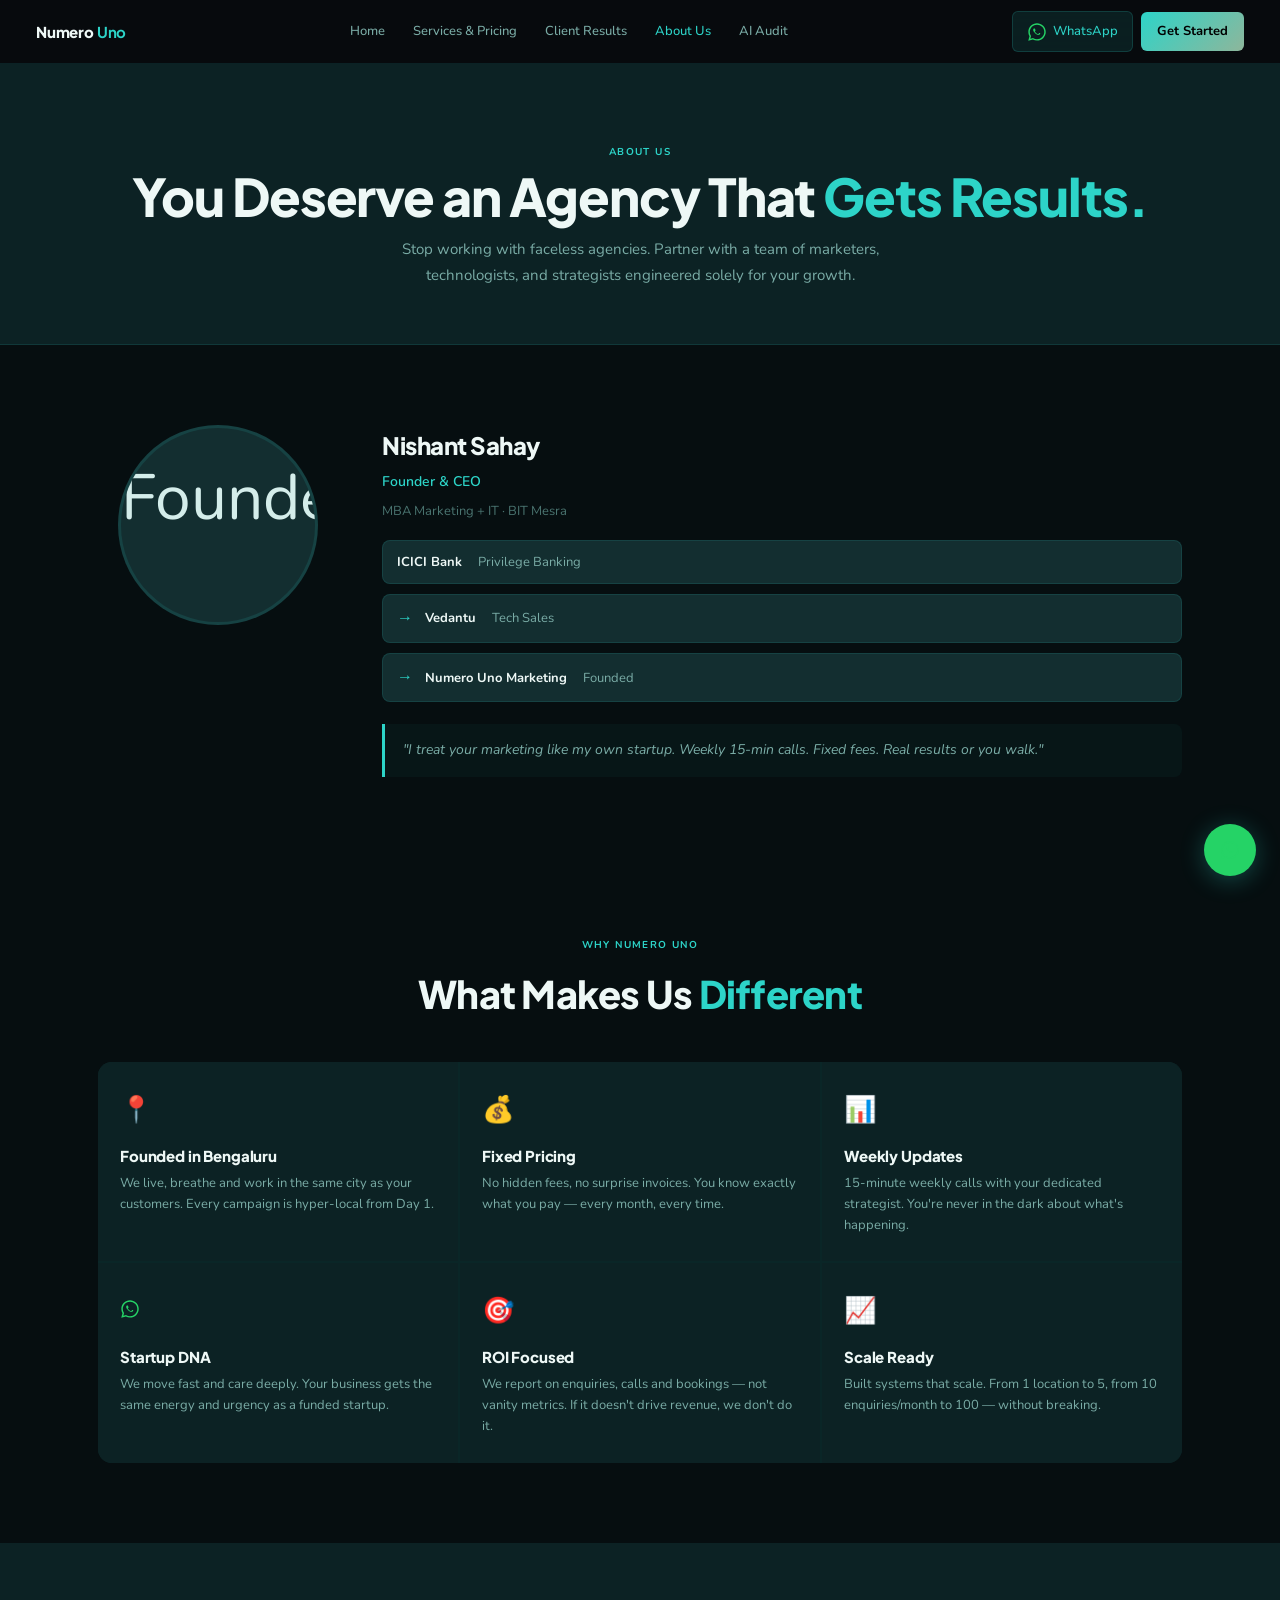
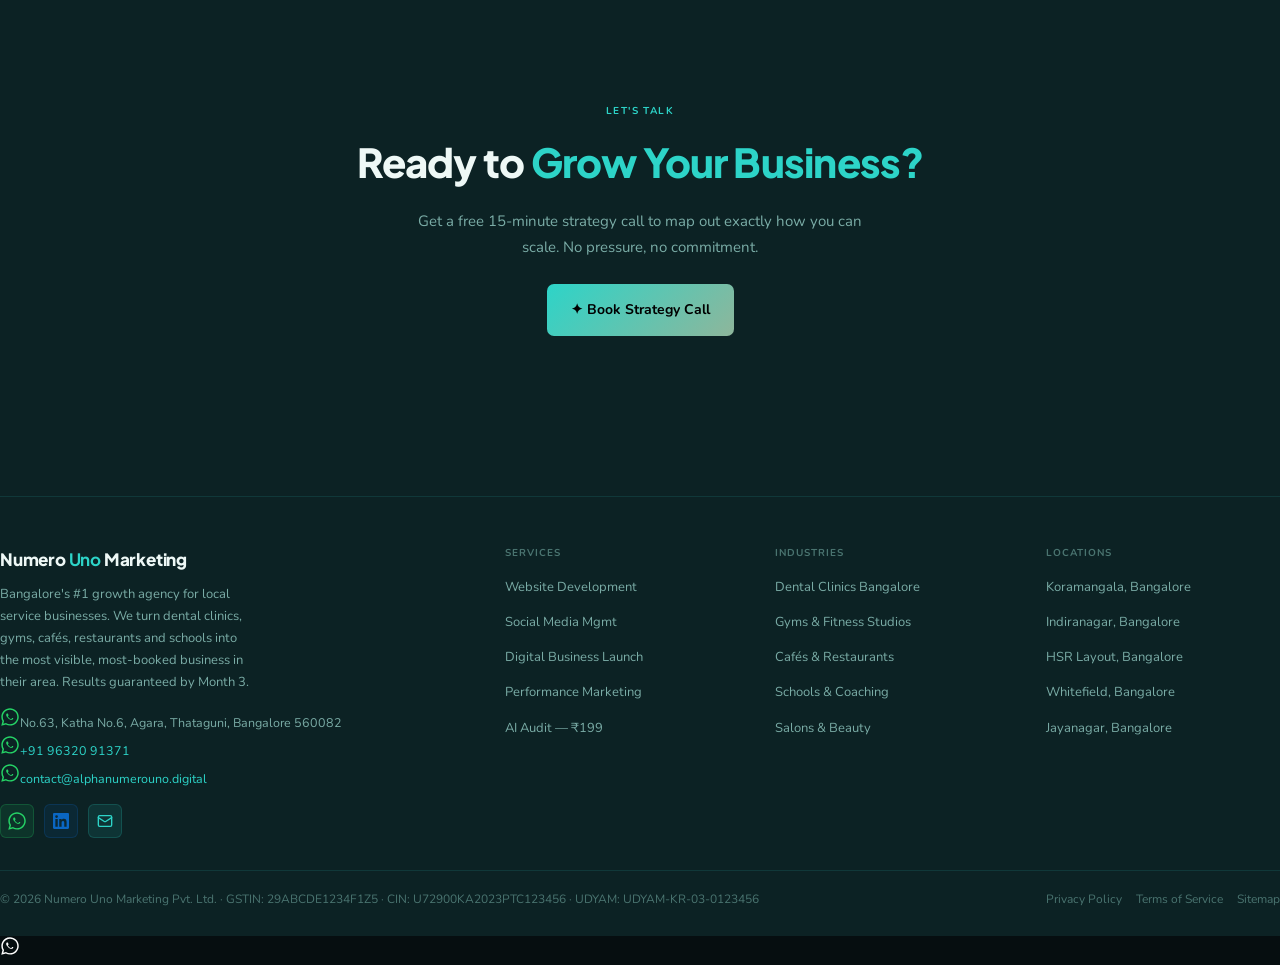
==== about.html @ 7f8284e3 "fix(about): updated book strategy call href to point to exact /contact route" ====
<!DOCTYPE html>
<html lang="en">
<head>
<meta charset="UTF-8">
<meta name="description" content="Numero Uno Marketing founded by Nishant Sahay (MBA, BIT Mesra) in 2022. Digital agency for Bangalore SMEs. 9 active clients across 4 verticals. Written results guarantee.">
<meta property="og:type" content="website">
<meta property="og:image" content="https://alphanumerouno.in/assets/og-cover.jpg">
<meta property="og:image:width" content="1200">
<meta property="og:image:height" content="630">
<meta property="og:site_name" content="Numero Uno Marketing">
<meta name="twitter:card" content="summary_large_image">
<meta name="twitter:image" content="https://alphanumerouno.in/assets/og-cover.jpg">
<meta name="twitter:site" content="@numerounoIN">
<meta property="og:title" content="About Nishant Sahay | Numero Uno Marketing Bangalore">
<meta property="og:description" content="Founded by Nishant Sahay (MBA, BIT Mesra). Bangalore's niche digital agency for dental clinics, gyms, cafés and schools. 9 clients. Written results guarantee.">
<meta property="og:url" content="https://alphanumerouno.in/about">
<meta name="twitter:title" content="About Nishant Sahay | Numero Uno Marketing Bangalore">
<meta name="twitter:description" content="Founded by Nishant Sahay (MBA, BIT Mesra). Bangalore's niche digital agency for dental clinics, gyms, cafés and schools. 9 clients. Written results guarantee.">
<link rel="canonical" href="https://alphanumerouno.in/about"><meta name="viewport" content="width=device-width,initial-scale=1.0">
<title>About Numero Uno Marketing | Nishant Sahay | Digital Marketing Agency Bangalore</title>






<meta name="theme-color" content="#060E10">
<link href="https://fonts.googleapis.com/css2?family=Plus+Jakarta+Sans:ital,wght@0,400;0,500;0,600;0,700;0,800;1,400&family=Nunito:ital,wght@0,400;0,500;0,600;0,700;0,800;1,400&display=swap" rel="stylesheet">
<style>
:root{--blk:#060E10;--wht:#EEF8F6;--lime:#2DD4C8;--lime2:#8EB69B;--yellow:#FFD600;--g1:#0C2224;--g2:#132E30;--mt:#4A7470;--bd:rgba(45,212,200,.12);--tx:#D4EDEA;--tx2:#7AACA6;--orange:#8EB69B;--fh:'Plus Jakarta Sans',sans-serif;--fb:'Nunito',sans-serif}
*{box-sizing:border-box;margin:0;padding:0}html{scroll-behavior:smooth}
body{font-family:var(--fb);background:var(--blk);color:var(--tx);overflow-x:hidden;-webkit-font-smoothing:antialiased;line-height:1.7}
nav{position:sticky;top:0;z-index:200;height:64px;display:flex;align-items:center;justify-content:space-between;padding:0 36px;background:rgba(8,10,14,.92);backdrop-filter:blur(20px);border-bottom:1px solid var(--bd)}
.logo{font-family:var(--fh);font-size:15px;font-weight:800;color:var(--wht);text-decoration:none;letter-spacing:-.012em}.logo b{color:var(--lime)}
.nm{display:flex;gap:28px}.nm a{font-size:13px;color:var(--tx2);text-decoration:none;font-weight:500;transition:color .15s}.nm a:hover,.nm a.on{color:var(--lime)}
.nr{display:flex;gap:8px;align-items:center}
.nwa{display:flex;align-items:center;gap:6px;background:rgba(45,212,200,.10);border:1px solid rgba(45,212,200,.18);color:#2DD4C8;padding:8px 14px;border-radius:6px;font-size:13px;font-weight:500;text-decoration:none}
.nau{background:linear-gradient(135deg,#2DD4C8,#8EB69B);color:#000;padding:8px 16px;border-radius:6px;font-size:13px;font-weight:700;text-decoration:none}
.ham{display:none;flex-direction:column;gap:4px;cursor:pointer;padding:6px;background:none;border:none}
.ham span{width:18px;height:1.5px;background:var(--tx);display:block;border-radius:2px}
.mm{display:none;position:fixed;top:64px;left:0;right:0;background:var(--g1);border-bottom:1px solid var(--bd);z-index:199;padding:20px;flex-direction:column;gap:14px}.mm.on{display:flex}.mm a{color:var(--tx2);text-decoration:none;font-size:15px}
.c{max-width:1140px;margin:0 auto;padding:0 28px;position:relative;z-index:1}
section{padding:80px 0;position:relative}.alt{background:var(--g1)}
.rv{opacity:0;transform:translateY(20px);transition:opacity .6s ease,transform .6s ease}.rv.in{opacity:1;transform:translateY(0)}
.d1{transition-delay:.08s!important}.d2{transition-delay:.17s!important}.d3{transition-delay:.26s!important}
.sp{font-size:10px;font-weight:700;text-transform:uppercase;letter-spacing:.14em;color:var(--lime);margin-bottom:8px;display:block}
/* HERO */
.about-hero{padding:80px 0 56px;background:var(--g1);border-bottom:1px solid var(--bd);text-align:center}
.about-hero h2{font-family:var(--fh);font-size:clamp(28px,4.5vw,52px);font-weight:800;letter-spacing:-.02em;line-height:1.05;color:var(--wht);margin-bottom:12px}
.about-hero h2 em{font-style:normal;color:var(--lime)}
.about-hero p{font-size:15px;color:var(--tx2);max-width:560px;margin:0 auto;line-height:1.75}
/* FOUNDER */
.founder-grid{display:grid;grid-template-columns:240px 1fr;gap:44px;align-items:start}
.founder-photo{width:200px;height:200px;border-radius:50%;border:3px solid var(--bd);background:var(--g2);display:flex;align-items:center;justify-content:center;font-size:64px;margin:0 auto}
.founder-info h3{font-family:var(--fh);font-size:24px;font-weight:800;color:var(--wht);letter-spacing:-.02em;margin-bottom:4px}
.founder-info .title{font-size:14px;color:var(--lime);font-weight:600;margin-bottom:6px}
.founder-info .edu{font-size:13px;color:var(--mt);margin-bottom:18px}
.timeline{display:flex;flex-direction:column;gap:10px;margin-bottom:22px}
.tl-item{display:flex;align-items:center;gap:12px;padding:10px 14px;background:var(--g2);border:1px solid var(--bd);border-radius:8px;font-size:13px;color:var(--tx2)}
.tl-item strong{color:var(--wht);margin-right:4px}
.tl-arrow{color:var(--lime);font-size:16px;flex-shrink:0}
.quote-block{border-left:3px solid var(--lime);padding:14px 18px;background:rgba(45,212,200,.04);border-radius:0 8px 8px 0;font-size:14px;color:var(--tx2);line-height:1.75;font-style:italic}
/* STATS */
.stats-row{display:flex;justify-content:center;gap:0;background:var(--g2);border:1px solid var(--bd);border-radius:12px;overflow:hidden;max-width:500px;margin:0 auto}
.stat-item{flex:1;padding:22px 16px;text-align:center;border-right:1px solid var(--bd)}
.stat-item:last-child{border-right:none}
.stat-num{font-family:var(--fh);font-size:28px;font-weight:800;color:var(--lime);letter-spacing:-.02em;line-height:1}
.stat-label{font-size:11px;color:var(--mt);margin-top:4px}
/* USP GRID */
.usp-grid{display:grid;grid-template-columns:repeat(3,1fr);gap:2px;background:var(--bd);border-radius:14px;overflow:hidden}
.usp-card{background:var(--g1);padding:26px 22px;transition:background .2s}
.usp-card:hover{background:var(--g2)}
.usp-icon{font-size:26px;margin-bottom:10px;display:block}
.usp-title{font-family:var(--fh);font-size:15px;font-weight:800;color:var(--wht);margin-bottom:5px;letter-spacing:-.01em}
.usp-desc{font-size:13px;color:var(--tx2);line-height:1.6}
/* CTA */
.cta-section{text-align:center;padding:80px 0}
.cta-section h2{font-family:var(--fh);font-size:clamp(24px,3.5vw,40px);font-weight:800;letter-spacing:-.02em;color:var(--wht);margin-bottom:12px}
.cta-section h2 em{font-style:normal;color:var(--lime)}
.cta-section p{font-size:15px;color:var(--tx2);max-width:480px;margin:0 auto 24px;line-height:1.75}
.btn-lime{background:linear-gradient(135deg,#2DD4C8,#8EB69B);color:#000;padding:14px 24px;border-radius:7px;font-size:14px;font-weight:700;text-decoration:none;display:inline-flex;align-items:center;gap:7px;transition:all .2s}
.btn-lime:hover{background:var(--lime2);color:var(--blk);transform:translateY(-2px)}
/* FOOTER */
footer{border-top:1px solid var(--bd);padding:48px 0 26px;background:var(--g1)}
.fc{max-width:1140px;margin:0 auto;padding:0 28px}
.footer-grid{display:grid;grid-template-columns:2fr 1fr 1fr 1fr;gap:36px;margin-bottom:32px}
.footer-logo{font-family:var(--fh);font-size:17px;font-weight:800;color:var(--wht);text-decoration:none;letter-spacing:-.012em;display:block;margin-bottom:9px}.footer-logo b{color:var(--lime)}
.footer-desc{font-size:13px;color:var(--tx2);line-height:1.7;max-width:255px;margin-bottom:14px}
.footer-contact{font-size:12.5px;color:var(--tx2);line-height:1.9}.footer-contact a{color:var(--lime);text-decoration:none}
.footer-col h5{font-size:10px;font-weight:700;text-transform:uppercase;letter-spacing:.1em;color:var(--mt);margin-bottom:11px}
.footer-col ul{list-style:none;display:flex;flex-direction:column;gap:8px}
.footer-col a{font-size:13px;color:var(--tx2);text-decoration:none}.footer-col a:hover{color:var(--lime)}
.footer-bottom{border-top:1px solid var(--bd);padding-top:18px;display:flex;justify-content:space-between;align-items:center;flex-wrap:wrap;gap:10px}
.footer-bottom p{font-size:12px;color:var(--mt)}
.footer-legal{display:flex;gap:14px}.footer-legal a{font-size:12px;color:var(--mt);text-decoration:none}
.waf{position:fixed;bottom:24px;right:24px;z-index:195;width:52px;height:52px;border-radius:50%;background:#25D366;display:flex;align-items:center;justify-content:center;font-size:22px;text-decoration:none;box-shadow:0 4px 24px rgba(45,212,200,.30);transition:transform .25s}.waf:hover{transform:scale(1.1)}
@media(max-width:900px){nav .nm,.nr{display:none}.ham{display:flex}.founder-grid{grid-template-columns:1fr}.usp-grid{grid-template-columns:1fr 1fr}}
@media(max-width:768px){section{padding:52px 0}.c{padding:0 16px}.usp-grid{grid-template-columns:1fr}.footer-grid{grid-template-columns:1fr}.stats-row{flex-wrap:wrap}}
@media(max-width:480px){nav{padding:0 16px}}
html{-webkit-tap-highlight-color:rgba(45,212,200,.15)}
body{-webkit-text-size-adjust:100%;text-size-adjust:100%}

@media(max-width:1024px){
  .footer-grid{grid-template-columns:1fr 1fr;gap:40px}
}
</style>

  
  
  
  
  
  
  
  
  

  <!-- SEO & Social Tags -->
                </head>
<body>
<nav>
  <a href="index.html" class="logo">Numero <b>Uno</b></a>
  <div class="nm"><a href="index.html">Home</a><a href="services.html">Services & Pricing</a><a href="clients.html">Client Results</a><a href="about.html" class="on">About Us</a><a href="free-audit.html">AI Audit</a></div>
  <div class="nr"><a href="https://wa.me/919632091371" class="nwa" target="_blank"><svg width="20" height="20" viewBox="0 0 448 512" fill="#25D366"><path d="M380.9 97.1C339 55.1 283.2 32 223.9 32c-122.4 0-222 99.6-222 222 0 39.1 10.2 77.3 29.6 111L0 480l117.7-30.9c32.4 17.7 68.9 27 106.1 27h.1c122.3 0 224.1-99.6 224.1-222 0-59.3-25.2-115-67.1-157zm-157 341.6c-33.2 0-65.7-8.9-94-25.7l-6.7-4-69.8 18.3L72 359.2l-4.4-7c-18.5-29.4-28.2-63.3-28.2-98.2 0-101.7 82.8-184.5 184.6-184.5 49.3 0 95.6 19.2 130.4 54.1 34.8 34.9 56.2 81.2 56.1 130.5 0 101.8-84.9 184.6-186.6 184.6zm101.2-138.2c-5.5-2.8-32.8-16.2-37.9-18-5.1-1.9-8.8-2.8-12.5 2.8-3.7 5.6-14.3 18-17.6 21.8-3.2 3.7-6.5 4.2-12 1.4-5.5-2.8-23.2-8.5-44.2-27.1-16.4-14.6-27.4-32.7-30.6-38.1-3.2-5.4-.3-8.3 2.4-11.1 2.4-2.5 5.5-6.5 8.3-9.7 2.8-3.3 3.7-5.5 5.5-9.3.1-3.7-.8-6.9-1.9-9.7-1.1-2.8-9.8-23.6-13.4-32.4-3.5-8.6-7.1-7.4-9.8-7.5-2.5-.1-5.4-.1-8.3-.1s-7.5 1.1-11.5 5.5c-4 4.4-15.4 15.1-15.4 36.8s15.8 42.8 18 45.7c2.2 2.8 31.1 47.4 75.3 66.5 10.5 4.5 18.8 7.3 25.2 9.3 10.6 3.4 20.2 2.9 27.8 1.7 8.5-1.3 26.2-10.7 30-21.1 3.7-10.3 3.7-19.2 2.5-21.1-1.1-1.9-4.2-2.8-9.7-5.5z"/></svg>WhatsApp</a><a href="contact.html" class="nau">Get Started</a></div>
  <button class="ham" onclick="document.getElementById('mm').classList.toggle('on')"><span></span><span></span><span></span></button>
</nav>
<div class="mm" id="mm"><a href="index.html">Home</a><a href="services.html">Services & Pricing</a><a href="clients.html">Client Results</a><a href="about.html">About Us</a><a href="free-audit.html">AI Audit</a><a href="contact.html">Get Started</a><a href="https://wa.me/919632091371" style="color:#2DD4C8;font-weight:600"><svg width="20" height="20" viewBox="0 0 448 512" fill="#25D366"><path d="M380.9 97.1C339 55.1 283.2 32 223.9 32c-122.4 0-222 99.6-222 222 0 39.1 10.2 77.3 29.6 111L0 480l117.7-30.9c32.4 17.7 68.9 27 106.1 27h.1c122.3 0 224.1-99.6 224.1-222 0-59.3-25.2-115-67.1-157zm-157 341.6c-33.2 0-65.7-8.9-94-25.7l-6.7-4-69.8 18.3L72 359.2l-4.4-7c-18.5-29.4-28.2-63.3-28.2-98.2 0-101.7 82.8-184.5 184.6-184.5 49.3 0 95.6 19.2 130.4 54.1 34.8 34.9 56.2 81.2 56.1 130.5 0 101.8-84.9 184.6-186.6 184.6zm101.2-138.2c-5.5-2.8-32.8-16.2-37.9-18-5.1-1.9-8.8-2.8-12.5 2.8-3.7 5.6-14.3 18-17.6 21.8-3.2 3.7-6.5 4.2-12 1.4-5.5-2.8-23.2-8.5-44.2-27.1-16.4-14.6-27.4-32.7-30.6-38.1-3.2-5.4-.3-8.3 2.4-11.1 2.4-2.5 5.5-6.5 8.3-9.7 2.8-3.3 3.7-5.5 5.5-9.3.1-3.7-.8-6.9-1.9-9.7-1.1-2.8-9.8-23.6-13.4-32.4-3.5-8.6-7.1-7.4-9.8-7.5-2.5-.1-5.4-.1-8.3-.1s-7.5 1.1-11.5 5.5c-4 4.4-15.4 15.1-15.4 36.8s15.8 42.8 18 45.7c2.2 2.8 31.1 47.4 75.3 66.5 10.5 4.5 18.8 7.3 25.2 9.3 10.6 3.4 20.2 2.9 27.8 1.7 8.5-1.3 26.2-10.7 30-21.1 3.7-10.3 3.7-19.2 2.5-21.1-1.1-1.9-4.2-2.8-9.7-5.5z"/></svg>WhatsApp Us</a></div>
<a href="https://wa.me/919632091371" class="waf" target="_blank"><svg width="20" height="20" viewBox="0 0 448 512" fill="#25D366"><path d="M380.9 97.1C339 55.1 283.2 32 223.9 32c-122.4 0-222 99.6-222 222 0 39.1 10.2 77.3 29.6 111L0 480l117.7-30.9c32.4 17.7 68.9 27 106.1 27h.1c122.3 0 224.1-99.6 224.1-222 0-59.3-25.2-115-67.1-157zm-157 341.6c-33.2 0-65.7-8.9-94-25.7l-6.7-4-69.8 18.3L72 359.2l-4.4-7c-18.5-29.4-28.2-63.3-28.2-98.2 0-101.7 82.8-184.5 184.6-184.5 49.3 0 95.6 19.2 130.4 54.1 34.8 34.9 56.2 81.2 56.1 130.5 0 101.8-84.9 184.6-186.6 184.6zm101.2-138.2c-5.5-2.8-32.8-16.2-37.9-18-5.1-1.9-8.8-2.8-12.5 2.8-3.7 5.6-14.3 18-17.6 21.8-3.2 3.7-6.5 4.2-12 1.4-5.5-2.8-23.2-8.5-44.2-27.1-16.4-14.6-27.4-32.7-30.6-38.1-3.2-5.4-.3-8.3 2.4-11.1 2.4-2.5 5.5-6.5 8.3-9.7 2.8-3.3 3.7-5.5 5.5-9.3.1-3.7-.8-6.9-1.9-9.7-1.1-2.8-9.8-23.6-13.4-32.4-3.5-8.6-7.1-7.4-9.8-7.5-2.5-.1-5.4-.1-8.3-.1s-7.5 1.1-11.5 5.5c-4 4.4-15.4 15.1-15.4 36.8s15.8 42.8 18 45.7c2.2 2.8 31.1 47.4 75.3 66.5 10.5 4.5 18.8 7.3 25.2 9.3 10.6 3.4 20.2 2.9 27.8 1.7 8.5-1.3 26.2-10.7 30-21.1 3.7-10.3 3.7-19.2 2.5-21.1-1.1-1.9-4.2-2.8-9.7-5.5z"/></svg></a>

<!-- HERO -->
<div class="about-hero">
  <div class="c">
    <span class="sp rv">About Us</span>
    <h2 class="rv">You Deserve an Agency That <em>Gets Results.</em></h2>
    <p class="rv d1">Stop working with faceless agencies. Partner with a team of marketers, technologists, and strategists engineered solely for your growth.</p>
  </div>
</div>

<!-- FOUNDER -->
<section>
  <div class="c">
    <div class="founder-grid rv">
      <div>
        <div class="founder-photo"><img src="assets/founder.jpg" alt="Founder" style="width:100%;height:100%;object-fit:cover;border-radius:50%"></div>
      </div>
      <div class="founder-info">
        <h3>Nishant Sahay</h3>
        <div class="title">Founder & CEO</div>
        <div class="edu">MBA Marketing + IT · BIT Mesra</div>
        <div class="timeline">
          <div class="tl-item"><strong>ICICI Bank</strong> Privilege Banking</div>
          <div class="tl-item"><span class="tl-arrow">→</span><strong>Vedantu</strong> Tech Sales</div>
          <div class="tl-item"><span class="tl-arrow">→</span><strong>Numero Uno Marketing</strong> Founded</div>
        </div>
        <div class="quote-block">
          "I treat your marketing like my own startup. Weekly 15-min calls. Fixed fees. Real results or you walk."
        </div>
      </div>
    </div>
  </div>
</section>



<!-- USP CARDS -->
<section>
  <div class="c">
    <div style="text-align:center;margin-bottom:36px">
      <span class="sp rv">Why Numero Uno</span>
      <h2 class="rv" style="font-family:var(--fh);font-size:clamp(24px,3.5vw,38px);font-weight:800;letter-spacing:-.02em;color:var(--wht)">What Makes Us <em style="font-style:normal;color:var(--lime)">Different</em></h2>
    </div>
    <div class="usp-grid rv d1">
      <div class="usp-card">
        <span class="usp-icon">📍</span>
        <div class="usp-title">Founded in Bengaluru</div>
        <div class="usp-desc">We live, breathe and work in the same city as your customers. Every campaign is hyper-local from Day 1.</div>
      </div>
      <div class="usp-card">
        <span class="usp-icon">💰</span>
        <div class="usp-title">Fixed Pricing</div>
        <div class="usp-desc">No hidden fees, no surprise invoices. You know exactly what you pay — every month, every time.</div>
      </div>
      <div class="usp-card">
        <span class="usp-icon">📊</span>
        <div class="usp-title">Weekly Updates</div>
        <div class="usp-desc">15-minute weekly calls with your dedicated strategist. You're never in the dark about what's happening.</div>
      </div>
      <div class="usp-card">
        <span class="usp-icon"><svg width="20" height="20" viewBox="0 0 448 512" fill="#25D366"><path d="M380.9 97.1C339 55.1 283.2 32 223.9 32c-122.4 0-222 99.6-222 222 0 39.1 10.2 77.3 29.6 111L0 480l117.7-30.9c32.4 17.7 68.9 27 106.1 27h.1c122.3 0 224.1-99.6 224.1-222 0-59.3-25.2-115-67.1-157zm-157 341.6c-33.2 0-65.7-8.9-94-25.7l-6.7-4-69.8 18.3L72 359.2l-4.4-7c-18.5-29.4-28.2-63.3-28.2-98.2 0-101.7 82.8-184.5 184.6-184.5 49.3 0 95.6 19.2 130.4 54.1 34.8 34.9 56.2 81.2 56.1 130.5 0 101.8-84.9 184.6-186.6 184.6zm101.2-138.2c-5.5-2.8-32.8-16.2-37.9-18-5.1-1.9-8.8-2.8-12.5 2.8-3.7 5.6-14.3 18-17.6 21.8-3.2 3.7-6.5 4.2-12 1.4-5.5-2.8-23.2-8.5-44.2-27.1-16.4-14.6-27.4-32.7-30.6-38.1-3.2-5.4-.3-8.3 2.4-11.1 2.4-2.5 5.5-6.5 8.3-9.7 2.8-3.3 3.7-5.5 5.5-9.3.1-3.7-.8-6.9-1.9-9.7-1.1-2.8-9.8-23.6-13.4-32.4-3.5-8.6-7.1-7.4-9.8-7.5-2.5-.1-5.4-.1-8.3-.1s-7.5 1.1-11.5 5.5c-4 4.4-15.4 15.1-15.4 36.8s15.8 42.8 18 45.7c2.2 2.8 31.1 47.4 75.3 66.5 10.5 4.5 18.8 7.3 25.2 9.3 10.6 3.4 20.2 2.9 27.8 1.7 8.5-1.3 26.2-10.7 30-21.1 3.7-10.3 3.7-19.2 2.5-21.1-1.1-1.9-4.2-2.8-9.7-5.5z"/></svg></span>
        <div class="usp-title">Startup DNA</div>
        <div class="usp-desc">We move fast and care deeply. Your business gets the same energy and urgency as a funded startup.</div>
      </div>
      <div class="usp-card">
        <span class="usp-icon">🎯</span>
        <div class="usp-title">ROI Focused</div>
        <div class="usp-desc">We report on enquiries, calls and bookings — not vanity metrics. If it doesn't drive revenue, we don't do it.</div>
      </div>
      <div class="usp-card">
        <span class="usp-icon">📈</span>
        <div class="usp-title">Scale Ready</div>
        <div class="usp-desc">Built systems that scale. From 1 location to 5, from 10 enquiries/month to 100 — without breaking.</div>
      </div>
    </div>
  </div>
</section>

<!-- CTA -->
<section class="alt">
  <div class="c">
    <div class="cta-section">
      <span class="sp rv">Let's Talk</span>
      <h2 class="rv">Ready to <em>Grow Your Business?</em></h2>
      <p class="rv d1">Get a free 15-minute strategy call to map out exactly how you can scale. No pressure, no commitment.</p>
      <a href="/contact" class="btn-lime rv d2">✦ Book Strategy Call</a>
    </div>
  </div>
</section>

<!-- ===== FOOTER ===== -->
<footer>
  <div class="container">
    <div class="footer-grid">
      <div>
        <a href="index.html" class="footer-logo">Numero <b>Uno</b> Marketing</a>
        <p class="footer-desc">Bangalore's #1 growth agency for local service businesses. We turn dental clinics, gyms, cafés, restaurants and schools into the most visible, most-booked business in their area. Results guaranteed by Month 3.</p>
        <div class="footer-contact">
          <div><svg width="20" height="20" viewBox="0 0 448 512" fill="#25D366"><path d="M380.9 97.1C339 55.1 283.2 32 223.9 32c-122.4 0-222 99.6-222 222 0 39.1 10.2 77.3 29.6 111L0 480l117.7-30.9c32.4 17.7 68.9 27 106.1 27h.1c122.3 0 224.1-99.6 224.1-222 0-59.3-25.2-115-67.1-157zm-157 341.6c-33.2 0-65.7-8.9-94-25.7l-6.7-4-69.8 18.3L72 359.2l-4.4-7c-18.5-29.4-28.2-63.3-28.2-98.2 0-101.7 82.8-184.5 184.6-184.5 49.3 0 95.6 19.2 130.4 54.1 34.8 34.9 56.2 81.2 56.1 130.5 0 101.8-84.9 184.6-186.6 184.6zm101.2-138.2c-5.5-2.8-32.8-16.2-37.9-18-5.1-1.9-8.8-2.8-12.5 2.8-3.7 5.6-14.3 18-17.6 21.8-3.2 3.7-6.5 4.2-12 1.4-5.5-2.8-23.2-8.5-44.2-27.1-16.4-14.6-27.4-32.7-30.6-38.1-3.2-5.4-.3-8.3 2.4-11.1 2.4-2.5 5.5-6.5 8.3-9.7 2.8-3.3 3.7-5.5 5.5-9.3.1-3.7-.8-6.9-1.9-9.7-1.1-2.8-9.8-23.6-13.4-32.4-3.5-8.6-7.1-7.4-9.8-7.5-2.5-.1-5.4-.1-8.3-.1s-7.5 1.1-11.5 5.5c-4 4.4-15.4 15.1-15.4 36.8s15.8 42.8 18 45.7c2.2 2.8 31.1 47.4 75.3 66.5 10.5 4.5 18.8 7.3 25.2 9.3 10.6 3.4 20.2 2.9 27.8 1.7 8.5-1.3 26.2-10.7 30-21.1 3.7-10.3 3.7-19.2 2.5-21.1-1.1-1.9-4.2-2.8-9.7-5.5z"/></svg>No.63, Katha No.6, Agara, Thataguni, Bangalore 560082</div>
          <div><svg width="20" height="20" viewBox="0 0 448 512" fill="#25D366"><path d="M380.9 97.1C339 55.1 283.2 32 223.9 32c-122.4 0-222 99.6-222 222 0 39.1 10.2 77.3 29.6 111L0 480l117.7-30.9c32.4 17.7 68.9 27 106.1 27h.1c122.3 0 224.1-99.6 224.1-222 0-59.3-25.2-115-67.1-157zm-157 341.6c-33.2 0-65.7-8.9-94-25.7l-6.7-4-69.8 18.3L72 359.2l-4.4-7c-18.5-29.4-28.2-63.3-28.2-98.2 0-101.7 82.8-184.5 184.6-184.5 49.3 0 95.6 19.2 130.4 54.1 34.8 34.9 56.2 81.2 56.1 130.5 0 101.8-84.9 184.6-186.6 184.6zm101.2-138.2c-5.5-2.8-32.8-16.2-37.9-18-5.1-1.9-8.8-2.8-12.5 2.8-3.7 5.6-14.3 18-17.6 21.8-3.2 3.7-6.5 4.2-12 1.4-5.5-2.8-23.2-8.5-44.2-27.1-16.4-14.6-27.4-32.7-30.6-38.1-3.2-5.4-.3-8.3 2.4-11.1 2.4-2.5 5.5-6.5 8.3-9.7 2.8-3.3 3.7-5.5 5.5-9.3.1-3.7-.8-6.9-1.9-9.7-1.1-2.8-9.8-23.6-13.4-32.4-3.5-8.6-7.1-7.4-9.8-7.5-2.5-.1-5.4-.1-8.3-.1s-7.5 1.1-11.5 5.5c-4 4.4-15.4 15.1-15.4 36.8s15.8 42.8 18 45.7c2.2 2.8 31.1 47.4 75.3 66.5 10.5 4.5 18.8 7.3 25.2 9.3 10.6 3.4 20.2 2.9 27.8 1.7 8.5-1.3 26.2-10.7 30-21.1 3.7-10.3 3.7-19.2 2.5-21.1-1.1-1.9-4.2-2.8-9.7-5.5z"/></svg><a href="tel:+919632091371">+91 96320 91371</a></div>
          <div><svg width="20" height="20" viewBox="0 0 448 512" fill="#25D366"><path d="M380.9 97.1C339 55.1 283.2 32 223.9 32c-122.4 0-222 99.6-222 222 0 39.1 10.2 77.3 29.6 111L0 480l117.7-30.9c32.4 17.7 68.9 27 106.1 27h.1c122.3 0 224.1-99.6 224.1-222 0-59.3-25.2-115-67.1-157zm-157 341.6c-33.2 0-65.7-8.9-94-25.7l-6.7-4-69.8 18.3L72 359.2l-4.4-7c-18.5-29.4-28.2-63.3-28.2-98.2 0-101.7 82.8-184.5 184.6-184.5 49.3 0 95.6 19.2 130.4 54.1 34.8 34.9 56.2 81.2 56.1 130.5 0 101.8-84.9 184.6-186.6 184.6zm101.2-138.2c-5.5-2.8-32.8-16.2-37.9-18-5.1-1.9-8.8-2.8-12.5 2.8-3.7 5.6-14.3 18-17.6 21.8-3.2 3.7-6.5 4.2-12 1.4-5.5-2.8-23.2-8.5-44.2-27.1-16.4-14.6-27.4-32.7-30.6-38.1-3.2-5.4-.3-8.3 2.4-11.1 2.4-2.5 5.5-6.5 8.3-9.7 2.8-3.3 3.7-5.5 5.5-9.3.1-3.7-.8-6.9-1.9-9.7-1.1-2.8-9.8-23.6-13.4-32.4-3.5-8.6-7.1-7.4-9.8-7.5-2.5-.1-5.4-.1-8.3-.1s-7.5 1.1-11.5 5.5c-4 4.4-15.4 15.1-15.4 36.8s15.8 42.8 18 45.7c2.2 2.8 31.1 47.4 75.3 66.5 10.5 4.5 18.8 7.3 25.2 9.3 10.6 3.4 20.2 2.9 27.8 1.7 8.5-1.3 26.2-10.7 30-21.1 3.7-10.3 3.7-19.2 2.5-21.1-1.1-1.9-4.2-2.8-9.7-5.5z"/></svg><a href="mailto:contact@alphanumerouno.digital">contact@alphanumerouno.digital</a></div>
        </div>
        <div style="display:flex;gap:10px;margin-top:14px">
          <a href="https://wa.me/919632091371" target="_blank" rel="noopener" style="display:flex;align-items:center;justify-content:center;width:34px;height:34px;border-radius:6px;background:rgba(37,211,102,.10);border:1px solid rgba(37,211,102,.22);text-decoration:none" aria-label="WhatsApp"><svg width="20" height="20" viewBox="0 0 448 512" fill="#25D366"><path d="M380.9 97.1C339 55.1 283.2 32 223.9 32c-122.4 0-222 99.6-222 222 0 39.1 10.2 77.3 29.6 111L0 480l117.7-30.9c32.4 17.7 68.9 27 106.1 27h.1c122.3 0 224.1-99.6 224.1-222 0-59.3-25.2-115-67.1-157zm-157 341.6c-33.2 0-65.7-8.9-94-25.7l-6.7-4-69.8 18.3L72 359.2l-4.4-7c-18.5-29.4-28.2-63.3-28.2-98.2 0-101.7 82.8-184.5 184.6-184.5 49.3 0 95.6 19.2 130.4 54.1 34.8 34.9 56.2 81.2 56.1 130.5 0 101.8-84.9 184.6-186.6 184.6zm101.2-138.2c-5.5-2.8-32.8-16.2-37.9-18-5.1-1.9-8.8-2.8-12.5 2.8-3.7 5.6-14.3 18-17.6 21.8-3.2 3.7-6.5 4.2-12 1.4-5.5-2.8-23.2-8.5-44.2-27.1-16.4-14.6-27.4-32.7-30.6-38.1-3.2-5.4-.3-8.3 2.4-11.1 2.4-2.5 5.5-6.5 8.3-9.7 2.8-3.3 3.7-5.5 5.5-9.3.1-3.7-.8-6.9-1.9-9.7-1.1-2.8-9.8-23.6-13.4-32.4-3.5-8.6-7.1-7.4-9.8-7.5-2.5-.1-5.4-.1-8.3-.1s-7.5 1.1-11.5 5.5c-4 4.4-15.4 15.1-15.4 36.8s15.8 42.8 18 45.7c2.2 2.8 31.1 47.4 75.3 66.5 10.5 4.5 18.8 7.3 25.2 9.3 10.6 3.4 20.2 2.9 27.8 1.7 8.5-1.3 26.2-10.7 30-21.1 3.7-10.3 3.7-19.2 2.5-21.1-1.1-1.9-4.2-2.8-9.7-5.5z"/></svg></a>
          <a href="https://www.linkedin.com/company/numero-uno-marketing-private-limited/" target="_blank" rel="noopener" style="display:flex;align-items:center;justify-content:center;width:34px;height:34px;border-radius:6px;background:rgba(10,102,194,.10);border:1px solid rgba(10,102,194,.22);text-decoration:none" aria-label="LinkedIn"><svg width="16" height="16" viewBox="0 0 24 24" fill="#0A66C2"><path d="M20.447 20.452h-3.554v-5.569c0-1.328-.027-3.037-1.852-3.037-1.853 0-2.136 1.445-2.136 2.939v5.667H9.351V9h3.414v1.561h.046c.477-.9 1.637-1.85 3.37-1.85 3.601 0 4.267 2.37 4.267 5.455v6.286zM5.337 7.433a2.062 2.062 0 0 1-2.063-2.065 2.064 2.064 0 1 1 2.063 2.065zm1.782 13.019H3.555V9h3.564v11.452zM22.225 0H1.771C.792 0 0 .774 0 1.729v20.542C0 23.227.792 24 1.771 24h20.451C23.2 24 24 23.227 24 22.271V1.729C24 .774 23.2 0 22.222 0h.003z"/></svg></a>
          <a href="mailto:contact@alphanumerouno.digital" style="display:flex;align-items:center;justify-content:center;width:34px;height:34px;border-radius:6px;background:rgba(45,212,200,.10);border:1px solid rgba(45,212,200,.18);text-decoration:none" aria-label="Email"><svg width="16" height="16" viewBox="0 0 24 24" fill="none" stroke="#2DD4C8" stroke-width="2" stroke-linecap="round" stroke-linejoin="round"><rect x="2" y="4" width="20" height="16" rx="2"/><path d="m22 7-8.97 5.7a1.94 1.94 0 0 1-2.06 0L2 7"/></svg></a>
        </div>
      </div>
      <div class="footer-col">
        <h5>Services</h5>
        <ul>
          <li><a href="services.html#website">Website Development</a></li>
          <li><a href="services.html#social">Social Media Mgmt</a></li>
          <li><a href="services.html#launch">Digital Business Launch</a></li>
          <li><a href="services.html#ads">Performance Marketing</a></li>
          <li><a href="free-audit.html">AI Audit — ₹199</a></li>
        </ul>
      </div>
      <div class="footer-col">
        <h5>Industries</h5>
        <ul>
          <li><a href="clients.html#dental">Dental Clinics Bangalore</a></li>
          <li><a href="clients.html#fitness">Gyms & Fitness Studios</a></li>
          <li><a href="clients.html#restaurant">Cafés & Restaurants</a></li>
          <li><a href="clients.html#education">Schools & Coaching</a></li>
          <li><a href="clients.html">Salons & Beauty</a></li>
        </ul>
      </div>
      <div class="footer-col">
        <h5>Locations</h5>
        <ul>
          <li><a href="https://www.google.com/maps/search/digital+marketing+agency+koramangala+bangalore" target="_blank" rel="noopener">Koramangala, Bangalore</a></li>
          <li><a href="https://www.google.com/maps/search/digital+marketing+agency+indiranagar+bangalore" target="_blank" rel="noopener">Indiranagar, Bangalore</a></li>
          <li><a href="https://www.google.com/maps/search/digital+marketing+agency+hsr+layout+bangalore" target="_blank" rel="noopener">HSR Layout, Bangalore</a></li>
          <li><a href="https://www.google.com/maps/search/digital+marketing+agency+whitefield+bangalore" target="_blank" rel="noopener">Whitefield, Bangalore</a></li>
          <li><a href="https://www.google.com/maps/search/digital+marketing+agency+jayanagar+bangalore" target="_blank" rel="noopener">Jayanagar, Bangalore</a></li>
        </ul>
      </div>
    </div>
    <div class="footer-bottom">
      <p>© 2026 Numero Uno Marketing Pvt. Ltd. · GSTIN: 29ABCDE1234F1Z5 · CIN: U72900KA2023PTC123456 · UDYAM: UDYAM-KR-03-0123456</p>
      <div class="footer-legal">
        <a href="privacy.html">Privacy Policy</a>
        <a href="terms.html">Terms of Service</a>
        <a href="/sitemap.xml">Sitemap</a>
      </div>
    </div>
  </div>
</footer>

<script>
const ro=new IntersectionObserver(e=>e.forEach(x=>{if(x.isIntersecting)x.target.classList.add('in')}),{threshold:.07,rootMargin:'0px 0px -28px 0px'});
document.querySelectorAll('.rv').forEach(el=>ro.observe(el));
</script>
<a href="https://wa.me/919632091371?text=Hi%2C+I+want+to+grow+my+business+online" class="wa-float" target="_blank" rel="noopener"><svg width="20" height="20" viewBox="0 0 448 512" fill="#FFFFFF"><path d="M380.9 97.1C339 55.1 283.2 32 223.9 32c-122.4 0-222 99.6-222 222 0 39.1 10.2 77.3 29.6 111L0 480l117.7-30.9c32.4 17.7 68.9 27 106.1 27h.1c122.3 0 224.1-99.6 224.1-222 0-59.3-25.2-115-67.1-157zm-157 341.6c-33.2 0-65.7-8.9-94-25.7l-6.7-4-69.8 18.3L72 359.2l-4.4-7c-18.5-29.4-28.2-63.3-28.2-98.2 0-101.7 82.8-184.5 184.6-184.5 49.3 0 95.6 19.2 130.4 54.1 34.8 34.9 56.2 81.2 56.1 130.5 0 101.8-84.9 184.6-186.6 184.6zm101.2-138.2c-5.5-2.8-32.8-16.2-37.9-18-5.1-1.9-8.8-2.8-12.5 2.8-3.7 5.6-14.3 18-17.6 21.8-3.2 3.7-6.5 4.2-12 1.4-5.5-2.8-23.2-8.5-44.2-27.1-16.4-14.6-27.4-32.7-30.6-38.1-3.2-5.4-.3-8.3 2.4-11.1 2.4-2.5 5.5-6.5 8.3-9.7 2.8-3.3 3.7-5.5 5.5-9.3.1-3.7-.8-6.9-1.9-9.7-1.1-2.8-9.8-23.6-13.4-32.4-3.5-8.6-7.1-7.4-9.8-7.5-2.5-.1-5.4-.1-8.3-.1s-7.5 1.1-11.5 5.5c-4 4.4-15.4 15.1-15.4 36.8s15.8 42.8 18 45.7c2.2 2.8 31.1 47.4 75.3 66.5 10.5 4.5 18.8 7.3 25.2 9.3 10.6 3.4 20.2 2.9 27.8 1.7 8.5-1.3 26.2-10.7 30-21.1 3.7-10.3 3.7-19.2 2.5-21.1-1.1-1.9-4.2-2.8-9.7-5.5z"/></svg></a>
</body>
</html>
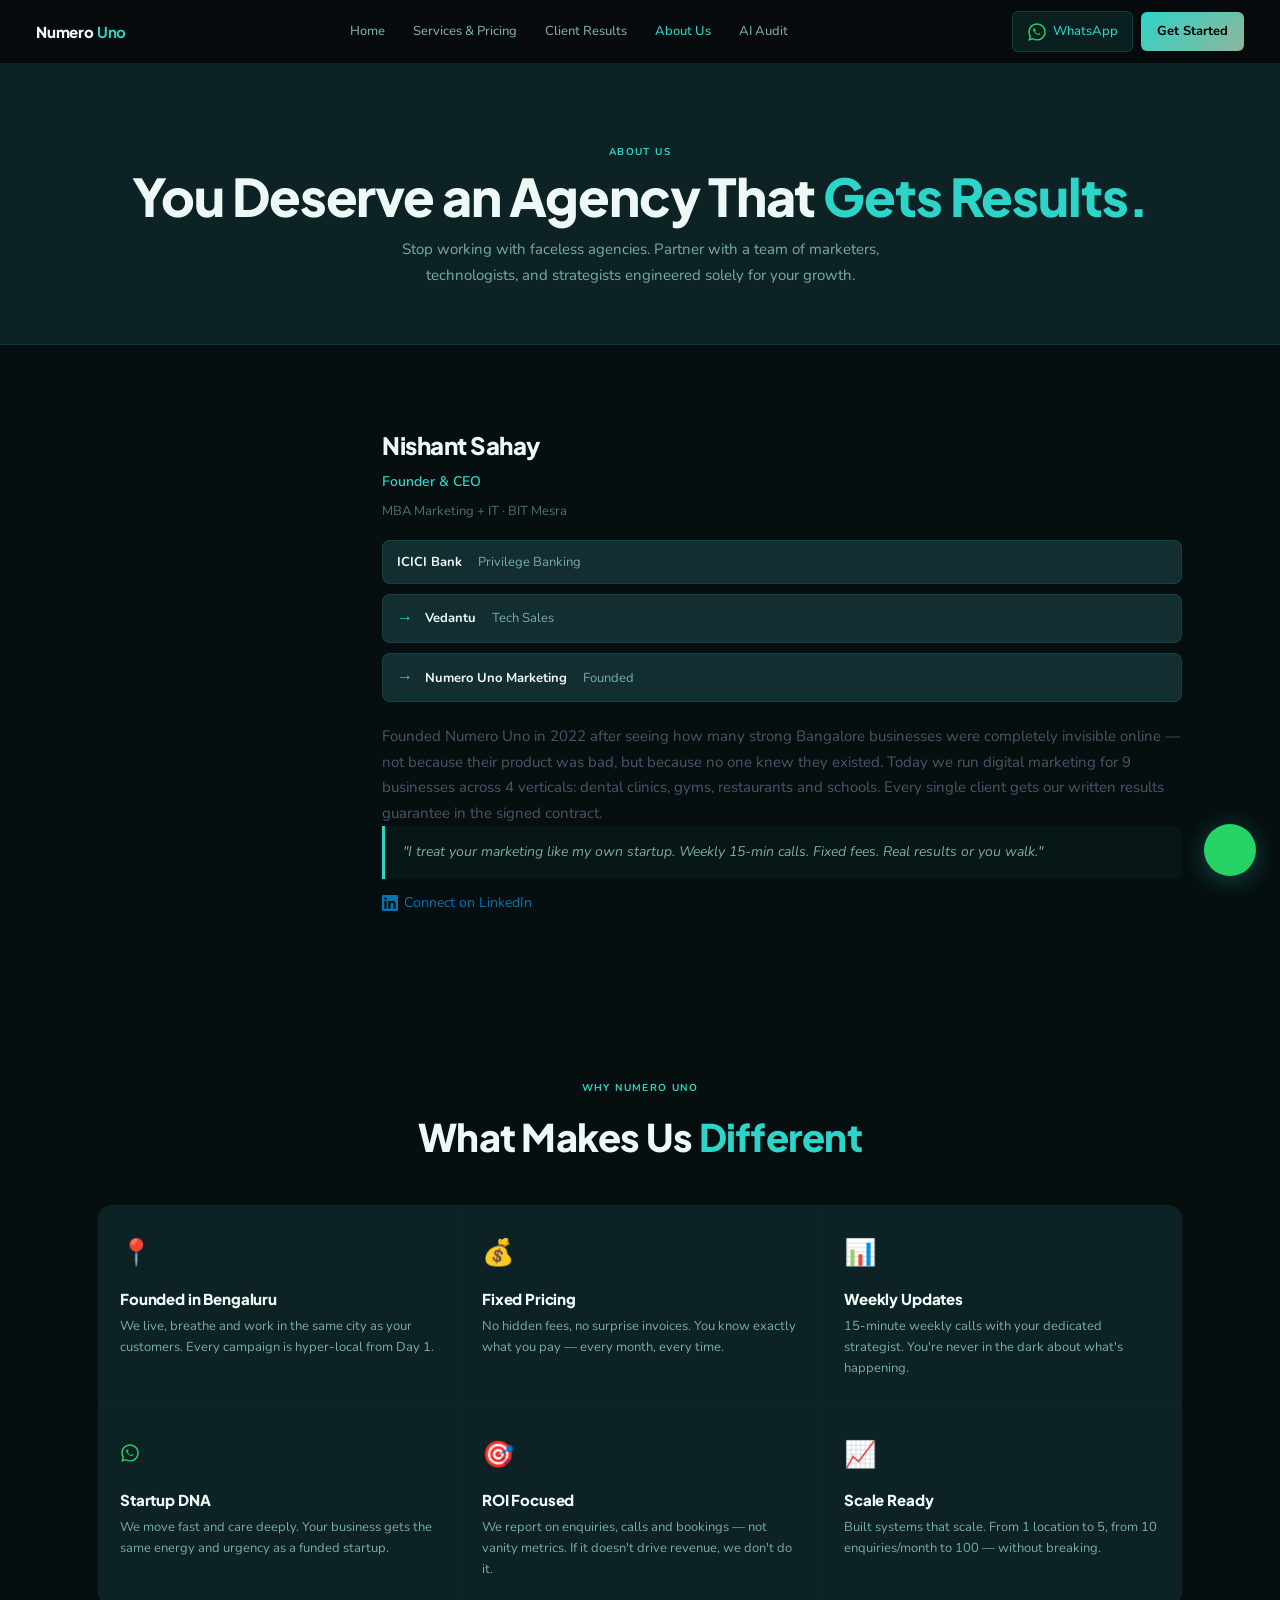
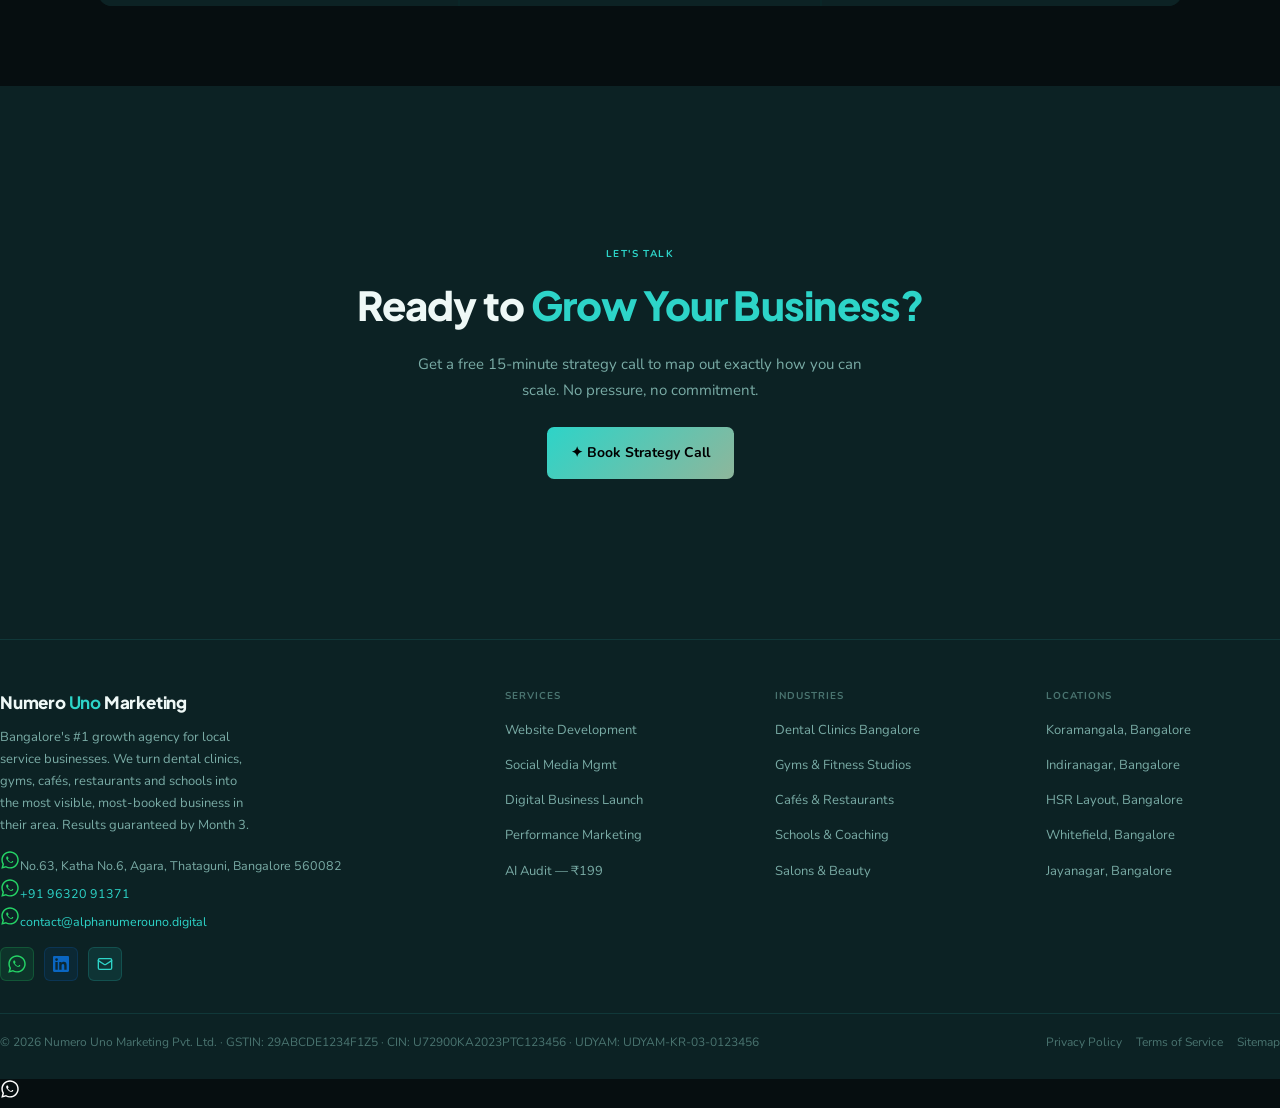
==== commit 0e6cb19b: "feat(about): enhance founder card with headshot, bio and linkedin - Refactored hashtag formatting in" ====
--- a/about.html
+++ b/about.html
@@ -141,7 +141,14 @@
   <div class="c">
     <div class="founder-grid rv">
       <div>
-        <div class="founder-photo"><img src="assets/founder.jpg" alt="Founder" style="width:100%;height:100%;object-fit:cover;border-radius:50%"></div>
+        <img
+          src='/assets/founder.jpg'
+          alt='Nishant Sahay — Founder and CEO, Numero Uno Marketing Bangalore'
+          width='96'
+          height='96'
+          style='border-radius: 50%; object-fit: cover; display: block; margin: 0 auto 16px;'
+          onerror="this.style.display='none'"
+        >
       </div>
       <div class="founder-info">
         <h3>Nishant Sahay</h3>
@@ -152,9 +159,21 @@
           <div class="tl-item"><span class="tl-arrow">→</span><strong>Vedantu</strong> Tech Sales</div>
           <div class="tl-item"><span class="tl-arrow">→</span><strong>Numero Uno Marketing</strong> Founded</div>
         </div>
+        <p style='font-size: 15px; color: #4a5568; line-height: 1.7; margin-top: 16px;'>
+          Founded Numero Uno in 2022 after seeing how many strong Bangalore businesses were completely invisible online — not because their product was bad, but because no one knew they existed. Today we run digital marketing for 9 businesses across 4 verticals: dental clinics, gyms, restaurants and schools. Every single client gets our written results guarantee in the signed contract.
+        </p>
         <div class="quote-block">
           "I treat your marketing like my own startup. Weekly 15-min calls. Fixed fees. Real results or you walk."
         </div>
+        <a
+          href='https://www.linkedin.com/in/nishant-sahay'
+          target='_blank'
+          rel='noopener noreferrer'
+          style='display: inline-flex; align-items: center; gap: 6px; font-size: 14px; color: #0077b5; text-decoration: none; margin-top: 12px;'
+        >
+          <svg width='16' height='16' viewBox='0 0 24 24' fill='currentColor'><path d='M20.447 20.452h-3.554v-5.569c0-1.328-.027-3.037-1.852-3.037-1.853 0-2.136 1.445-2.136 2.939v5.667H9.351V9h3.414v1.561h.046c.477-.9 1.637-1.85 3.37-1.85 3.601 0 4.267 2.37 4.267 5.455v6.286zM5.337 7.433a2.062 2.062 0 01-2.063-2.065 2.064 2.064 0 112.063 2.065zm1.782 13.019H3.555V9h3.564v11.452zM22.225 0H1.771C.792 0 0 .774 0 1.729v20.542C0 23.227.792 24 1.771 24h20.451C23.2 24 24 23.227 24 22.271V1.729C24 .774 23.2 0 22.222 0h.003z'/></svg>
+          Connect on LinkedIn
+        </a>
       </div>
     </div>
   </div>
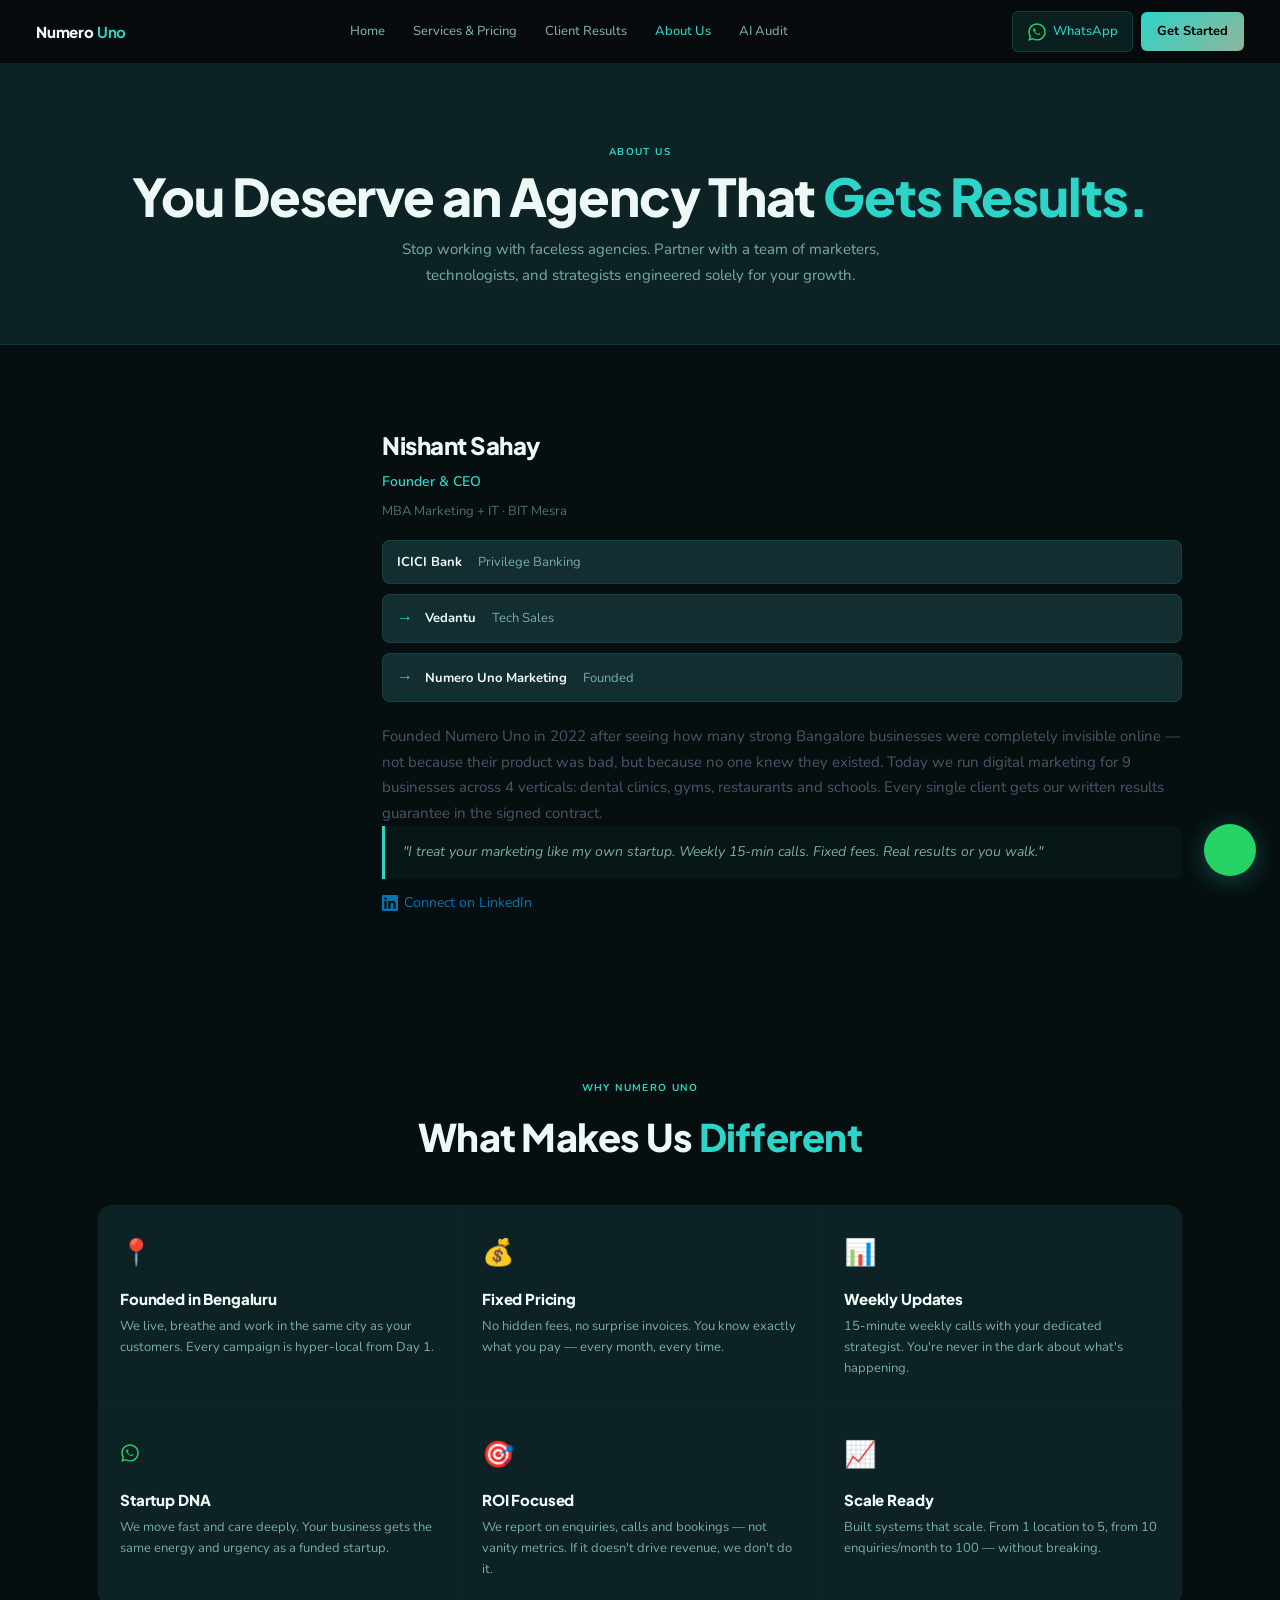
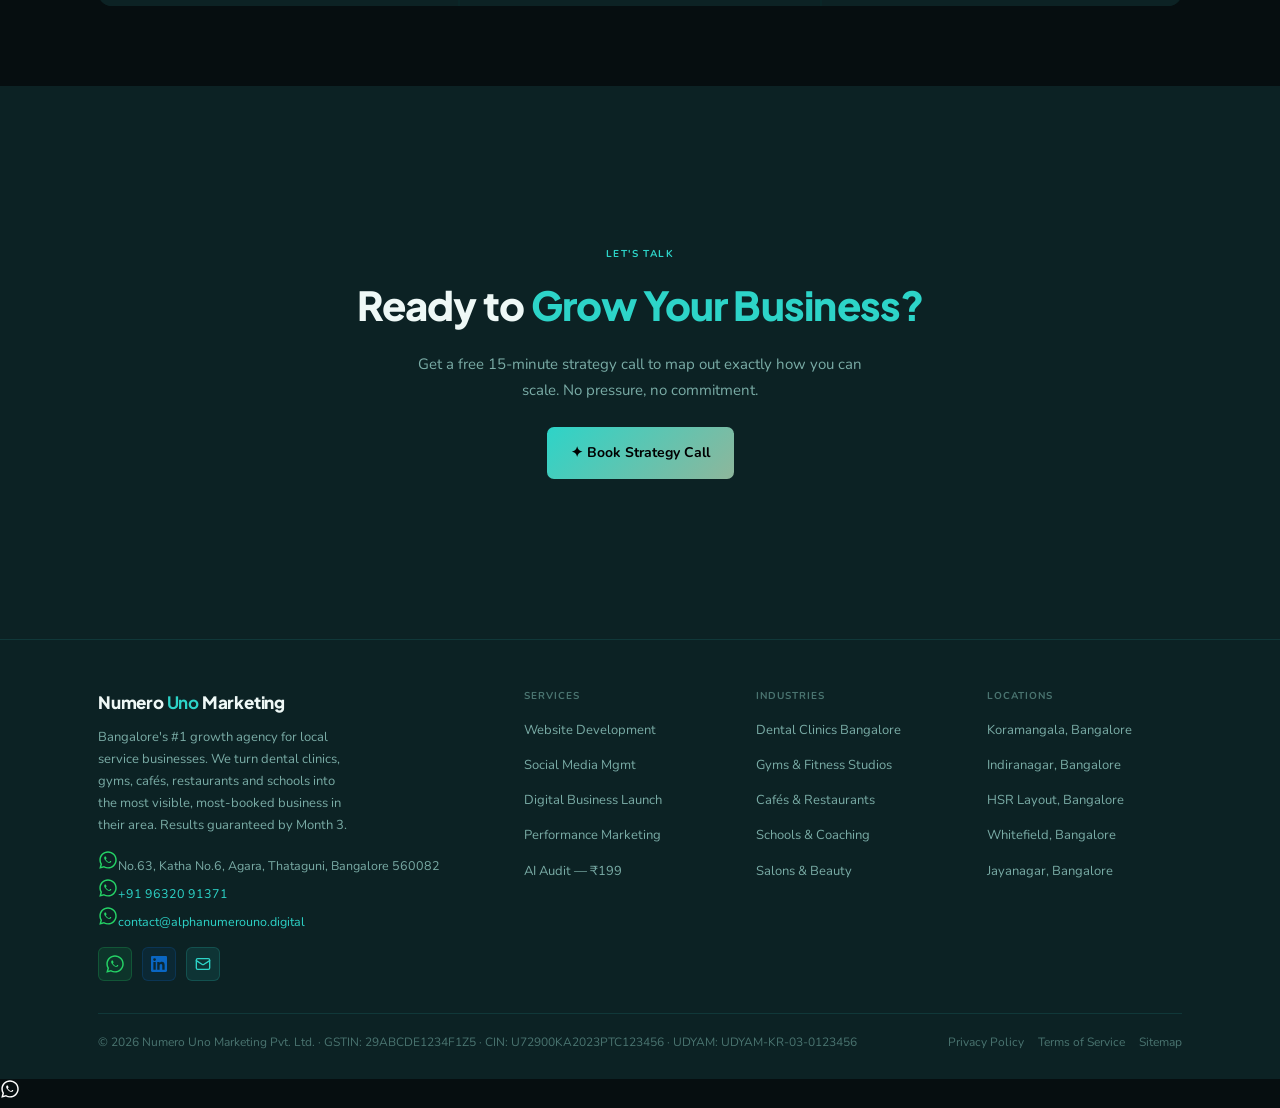
==== commit 92ea0bd7: "fix(layout): correct missing footer container bounds across internal pages" ====
--- a/about.html
+++ b/about.html
@@ -237,7 +237,7 @@
 
 <!-- ===== FOOTER ===== -->
 <footer>
-  <div class="container">
+  <div class="fc">
     <div class="footer-grid">
       <div>
         <a href="index.html" class="footer-logo">Numero <b>Uno</b> Marketing</a>
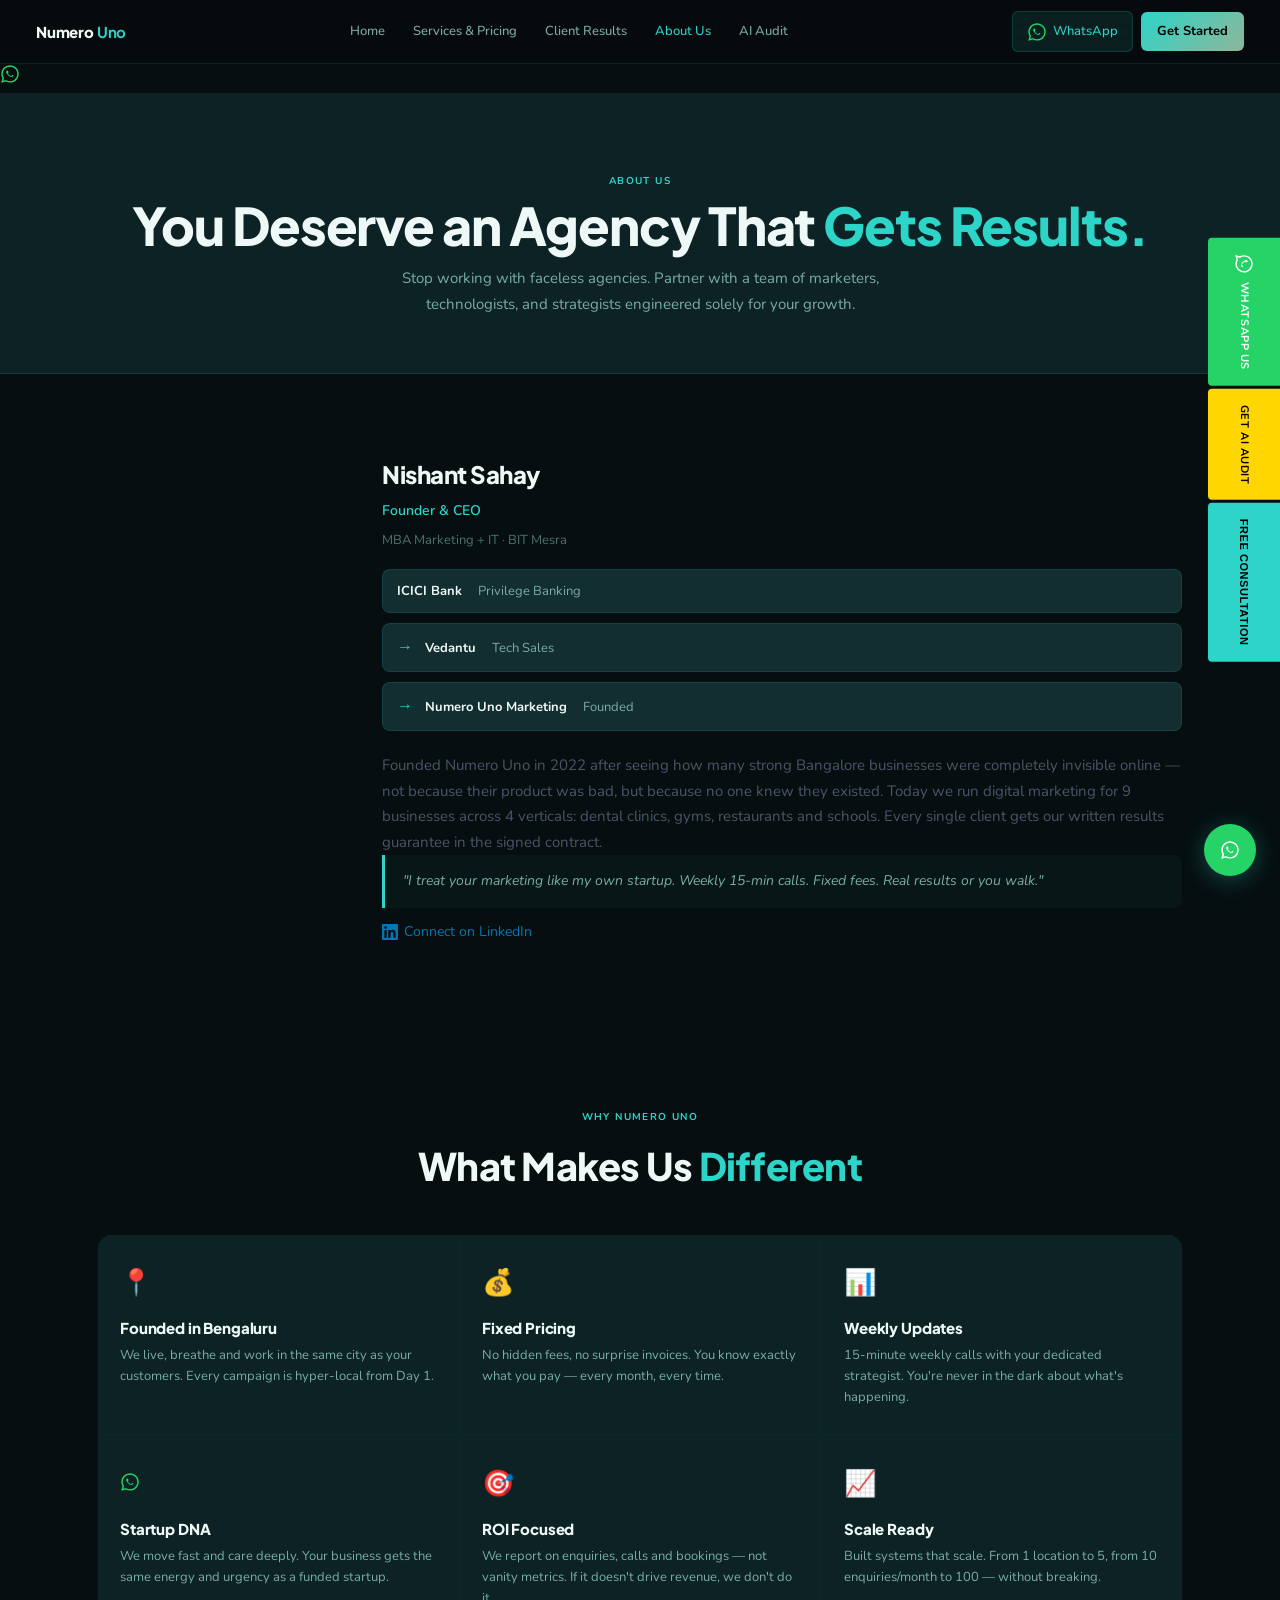
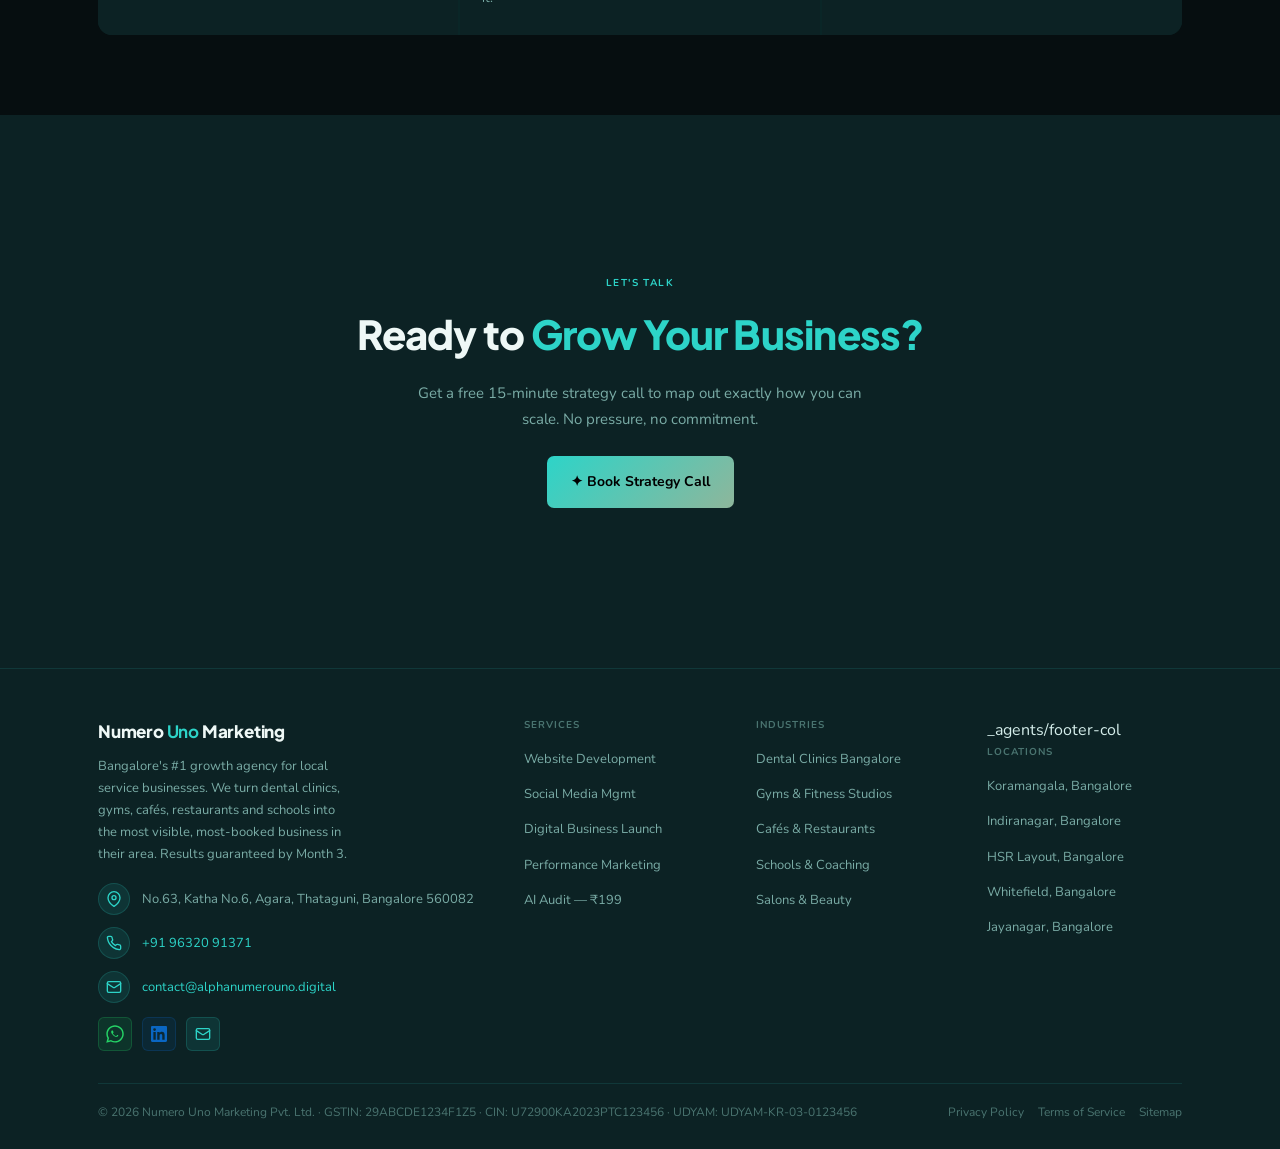
==== commit 28bab84d: "Standardize website components and refine SEO across all pages" ====
--- a/about.html
+++ b/about.html
@@ -2,6 +2,7 @@
 <html lang="en">
 <head>
 <meta charset="UTF-8">
+<link rel="canonical" href="https://alphanumerouno.in/about">
 <meta name="description" content="Numero Uno Marketing founded by Nishant Sahay (MBA, BIT Mesra) in 2022. Digital agency for Bangalore SMEs. 9 active clients across 4 verticals. Written results guarantee.">
 <meta property="og:type" content="website">
 <meta property="og:image" content="https://alphanumerouno.in/assets/og-cover.jpg">
@@ -16,7 +17,7 @@
 <meta property="og:url" content="https://alphanumerouno.in/about">
 <meta name="twitter:title" content="About Nishant Sahay | Numero Uno Marketing Bangalore">
 <meta name="twitter:description" content="Founded by Nishant Sahay (MBA, BIT Mesra). Bangalore's niche digital agency for dental clinics, gyms, cafés and schools. 9 clients. Written results guarantee.">
-<link rel="canonical" href="https://alphanumerouno.in/about"><meta name="viewport" content="width=device-width,initial-scale=1.0">
+<meta name="viewport" content="width=device-width,initial-scale=1.0">
 <title>About Numero Uno Marketing | Nishant Sahay | Digital Marketing Agency Bangalore</title>
 
 
@@ -27,82 +28,121 @@
 <meta name="theme-color" content="#060E10">
 <link href="https://fonts.googleapis.com/css2?family=Plus+Jakarta+Sans:ital,wght@0,400;0,500;0,600;0,700;0,800;1,400&family=Nunito:ital,wght@0,400;0,500;0,600;0,700;0,800;1,400&display=swap" rel="stylesheet">
 <style>
-:root{--blk:#060E10;--wht:#EEF8F6;--lime:#2DD4C8;--lime2:#8EB69B;--yellow:#FFD600;--g1:#0C2224;--g2:#132E30;--mt:#4A7470;--bd:rgba(45,212,200,.12);--tx:#D4EDEA;--tx2:#7AACA6;--orange:#8EB69B;--fh:'Plus Jakarta Sans',sans-serif;--fb:'Nunito',sans-serif}
-*{box-sizing:border-box;margin:0;padding:0}html{scroll-behavior:smooth}
-body{font-family:var(--fb);background:var(--blk);color:var(--tx);overflow-x:hidden;-webkit-font-smoothing:antialiased;line-height:1.7}
-nav{position:sticky;top:0;z-index:200;height:64px;display:flex;align-items:center;justify-content:space-between;padding:0 36px;background:rgba(8,10,14,.92);backdrop-filter:blur(20px);border-bottom:1px solid var(--bd)}
-.logo{font-family:var(--fh);font-size:15px;font-weight:800;color:var(--wht);text-decoration:none;letter-spacing:-.012em}.logo b{color:var(--lime)}
-.nm{display:flex;gap:28px}.nm a{font-size:13px;color:var(--tx2);text-decoration:none;font-weight:500;transition:color .15s}.nm a:hover,.nm a.on{color:var(--lime)}
-.nr{display:flex;gap:8px;align-items:center}
-.nwa{display:flex;align-items:center;gap:6px;background:rgba(45,212,200,.10);border:1px solid rgba(45,212,200,.18);color:#2DD4C8;padding:8px 14px;border-radius:6px;font-size:13px;font-weight:500;text-decoration:none}
-.nau{background:linear-gradient(135deg,#2DD4C8,#8EB69B);color:#000;padding:8px 16px;border-radius:6px;font-size:13px;font-weight:700;text-decoration:none}
-.ham{display:none;flex-direction:column;gap:4px;cursor:pointer;padding:6px;background:none;border:none}
-.ham span{width:18px;height:1.5px;background:var(--tx);display:block;border-radius:2px}
-.mm{display:none;position:fixed;top:64px;left:0;right:0;background:var(--g1);border-bottom:1px solid var(--bd);z-index:199;padding:20px;flex-direction:column;gap:14px}.mm.on{display:flex}.mm a{color:var(--tx2);text-decoration:none;font-size:15px}
-.c{max-width:1140px;margin:0 auto;padding:0 28px;position:relative;z-index:1}
-section{padding:80px 0;position:relative}.alt{background:var(--g1)}
-.rv{opacity:0;transform:translateY(20px);transition:opacity .6s ease,transform .6s ease}.rv.in{opacity:1;transform:translateY(0)}
-.d1{transition-delay:.08s!important}.d2{transition-delay:.17s!important}.d3{transition-delay:.26s!important}
-.sp{font-size:10px;font-weight:700;text-transform:uppercase;letter-spacing:.14em;color:var(--lime);margin-bottom:8px;display:block}
-/* HERO */
-.about-hero{padding:80px 0 56px;background:var(--g1);border-bottom:1px solid var(--bd);text-align:center}
-.about-hero h2{font-family:var(--fh);font-size:clamp(28px,4.5vw,52px);font-weight:800;letter-spacing:-.02em;line-height:1.05;color:var(--wht);margin-bottom:12px}
-.about-hero h2 em{font-style:normal;color:var(--lime)}
-.about-hero p{font-size:15px;color:var(--tx2);max-width:560px;margin:0 auto;line-height:1.75}
-/* FOUNDER */
-.founder-grid{display:grid;grid-template-columns:240px 1fr;gap:44px;align-items:start}
-.founder-photo{width:200px;height:200px;border-radius:50%;border:3px solid var(--bd);background:var(--g2);display:flex;align-items:center;justify-content:center;font-size:64px;margin:0 auto}
-.founder-info h3{font-family:var(--fh);font-size:24px;font-weight:800;color:var(--wht);letter-spacing:-.02em;margin-bottom:4px}
-.founder-info .title{font-size:14px;color:var(--lime);font-weight:600;margin-bottom:6px}
-.founder-info .edu{font-size:13px;color:var(--mt);margin-bottom:18px}
-.timeline{display:flex;flex-direction:column;gap:10px;margin-bottom:22px}
-.tl-item{display:flex;align-items:center;gap:12px;padding:10px 14px;background:var(--g2);border:1px solid var(--bd);border-radius:8px;font-size:13px;color:var(--tx2)}
-.tl-item strong{color:var(--wht);margin-right:4px}
-.tl-arrow{color:var(--lime);font-size:16px;flex-shrink:0}
-.quote-block{border-left:3px solid var(--lime);padding:14px 18px;background:rgba(45,212,200,.04);border-radius:0 8px 8px 0;font-size:14px;color:var(--tx2);line-height:1.75;font-style:italic}
-/* STATS */
-.stats-row{display:flex;justify-content:center;gap:0;background:var(--g2);border:1px solid var(--bd);border-radius:12px;overflow:hidden;max-width:500px;margin:0 auto}
-.stat-item{flex:1;padding:22px 16px;text-align:center;border-right:1px solid var(--bd)}
-.stat-item:last-child{border-right:none}
-.stat-num{font-family:var(--fh);font-size:28px;font-weight:800;color:var(--lime);letter-spacing:-.02em;line-height:1}
-.stat-label{font-size:11px;color:var(--mt);margin-top:4px}
-/* USP GRID */
-.usp-grid{display:grid;grid-template-columns:repeat(3,1fr);gap:2px;background:var(--bd);border-radius:14px;overflow:hidden}
-.usp-card{background:var(--g1);padding:26px 22px;transition:background .2s}
-.usp-card:hover{background:var(--g2)}
-.usp-icon{font-size:26px;margin-bottom:10px;display:block}
-.usp-title{font-family:var(--fh);font-size:15px;font-weight:800;color:var(--wht);margin-bottom:5px;letter-spacing:-.01em}
-.usp-desc{font-size:13px;color:var(--tx2);line-height:1.6}
-/* CTA */
-.cta-section{text-align:center;padding:80px 0}
-.cta-section h2{font-family:var(--fh);font-size:clamp(24px,3.5vw,40px);font-weight:800;letter-spacing:-.02em;color:var(--wht);margin-bottom:12px}
-.cta-section h2 em{font-style:normal;color:var(--lime)}
-.cta-section p{font-size:15px;color:var(--tx2);max-width:480px;margin:0 auto 24px;line-height:1.75}
-.btn-lime{background:linear-gradient(135deg,#2DD4C8,#8EB69B);color:#000;padding:14px 24px;border-radius:7px;font-size:14px;font-weight:700;text-decoration:none;display:inline-flex;align-items:center;gap:7px;transition:all .2s}
-.btn-lime:hover{background:var(--lime2);color:var(--blk);transform:translateY(-2px)}
-/* FOOTER */
-footer{border-top:1px solid var(--bd);padding:48px 0 26px;background:var(--g1)}
-.fc{max-width:1140px;margin:0 auto;padding:0 28px}
-.footer-grid{display:grid;grid-template-columns:2fr 1fr 1fr 1fr;gap:36px;margin-bottom:32px}
-.footer-logo{font-family:var(--fh);font-size:17px;font-weight:800;color:var(--wht);text-decoration:none;letter-spacing:-.012em;display:block;margin-bottom:9px}.footer-logo b{color:var(--lime)}
-.footer-desc{font-size:13px;color:var(--tx2);line-height:1.7;max-width:255px;margin-bottom:14px}
-.footer-contact{font-size:12.5px;color:var(--tx2);line-height:1.9}.footer-contact a{color:var(--lime);text-decoration:none}
-.footer-col h5{font-size:10px;font-weight:700;text-transform:uppercase;letter-spacing:.1em;color:var(--mt);margin-bottom:11px}
-.footer-col ul{list-style:none;display:flex;flex-direction:column;gap:8px}
-.footer-col a{font-size:13px;color:var(--tx2);text-decoration:none}.footer-col a:hover{color:var(--lime)}
-.footer-bottom{border-top:1px solid var(--bd);padding-top:18px;display:flex;justify-content:space-between;align-items:center;flex-wrap:wrap;gap:10px}
-.footer-bottom p{font-size:12px;color:var(--mt)}
-.footer-legal{display:flex;gap:14px}.footer-legal a{font-size:12px;color:var(--mt);text-decoration:none}
-.waf{position:fixed;bottom:24px;right:24px;z-index:195;width:52px;height:52px;border-radius:50%;background:#25D366;display:flex;align-items:center;justify-content:center;font-size:22px;text-decoration:none;box-shadow:0 4px 24px rgba(45,212,200,.30);transition:transform .25s}.waf:hover{transform:scale(1.1)}
-@media(max-width:900px){nav .nm,.nr{display:none}.ham{display:flex}.founder-grid{grid-template-columns:1fr}.usp-grid{grid-template-columns:1fr 1fr}}
-@media(max-width:768px){section{padding:52px 0}.c{padding:0 16px}.usp-grid{grid-template-columns:1fr}.footer-grid{grid-template-columns:1fr}.stats-row{flex-wrap:wrap}}
-@media(max-width:480px){nav{padding:0 16px}}
-html{-webkit-tap-highlight-color:rgba(45,212,200,.15)}
-body{-webkit-text-size-adjust:100%;text-size-adjust:100%}
-
-@media(max-width:1024px){
-  .footer-grid{grid-template-columns:1fr 1fr;gap:40px}
-}
+  :root{--blk:#060E10;--wht:#EEF8F6;--lime:#2DD4C8;--lime2:#8EB69B;--yellow:#FFD600;--g1:#0C2224;--g2:#132E30;--mt:#4A7470;--bd:rgba(45,212,200,.12);--tx:#D4EDEA;--tx2:#7AACA6;--fh:'Plus Jakarta Sans',sans-serif;--fb:'Nunito',sans-serif}
+  *{box-sizing:border-box;margin:0;padding:0}html{scroll-behavior:smooth}
+  body{font-family:var(--fb);background:var(--blk);color:var(--tx);overflow-x:hidden;-webkit-font-smoothing:antialiased;line-height:1.7}
+  nav{position:sticky;top:0;z-index:200;height:64px;display:flex;align-items:center;justify-content:space-between;padding:0 36px;background:rgba(8,10,14,.92);backdrop-filter:blur(20px);border-bottom:1px solid var(--bd)}
+  .logo{font-family:var(--fh);font-size:15px;font-weight:800;color:var(--wht);text-decoration:none;letter-spacing:-.012em}.logo b{color:var(--lime)}
+  .nm{display:flex;gap:28px}.nm a{font-size:13px;color:var(--tx2);text-decoration:none;font-weight:500;transition:color .15s}.nm a:hover,.nm a.on{color:var(--lime)}
+  .nr{display:flex;gap:8px;align-items:center}
+  .nwa{display:flex;align-items:center;gap:6px;background:rgba(45,212,200,.10);border:1px solid rgba(45,212,200,.18);color:#2DD4C8;padding:8px 14px;border-radius:6px;font-size:13px;font-weight:500;text-decoration:none}
+  .nau{background:linear-gradient(135deg,#2DD4C8,#8EB69B);color:#000;padding:8px 16px;border-radius:6px;font-size:13px;font-weight:700;text-decoration:none}
+  .ham{display:none;flex-direction:column;gap:4px;cursor:pointer;padding:6px;background:none;border:none}
+  .ham span{width:18px;height:1.5px;background:var(--tx);display:block;border-radius:2px}
+  .mm{display:none;position:fixed;top:64px;left:0;right:0;background:var(--g1);border-bottom:1px solid var(--bd);z-index:199;padding:20px;flex-direction:column;gap:14px}.mm.on{display:flex}.mm a{color:var(--tx2);text-decoration:none;font-size:15px}
+  .c{max-width:1140px;margin:0 auto;padding:0 28px;position:relative;z-index:1}
+  section{padding:80px 0;position:relative}.alt{background:var(--g1)}
+  .rv{opacity:0;transform:translateY(20px);transition:opacity .6s ease,transform .6s ease}.rv.in{opacity:1;transform:translateY(0)}
+  .d1{transition-delay:.08s!important}.d2{transition-delay:.17s!important}.d3{transition-delay:.26s!important}
+  .sp{font-size:10px;font-weight:700;text-transform:uppercase;letter-spacing:.14em;color:var(--lime);margin-bottom:8px;display:block}
+
+  /* --- Fixed Floating Elements & Sticky Mobile Bar --- */
+  .wa-float{position:fixed;bottom:24px;right:24px;z-index:195;width:52px;height:52px;border-radius:50%;background:#25D366;display:flex;align-items:center;justify-content:center;font-size:22px;text-decoration:none;box-shadow:0 4px 24px rgba(45,212,200,.30);transition:transform .25s}
+  .wa-float:hover{transform:scale(1.1)}
+  
+  .side-tabs{position:fixed;right:0;top:50%;transform:translateY(-50%);z-index:190;display:flex;flex-direction:column;gap:3px}
+  .side-tab{writing-mode:vertical-rl;text-orientation:mixed;padding:16px 8px;font-size:11px;font-weight:700;text-transform:uppercase;letter-spacing:.05em;border:none;cursor:pointer;transition:all .2s;display:flex;align-items:center;gap:8px;color:#fff;text-decoration:none;border-radius:4px 0 0 4px}
+  .side-tab-wa{background:#25D366}.side-tab-wa svg{transform:rotate(90deg)}
+  .side-tab-audit{background:var(--yellow);color:#000}
+  .side-tab-consult{background:var(--lime);color:#000}
+  .side-tab:hover{padding-right:14px}
+
+  .sticky-mobile-bar{position:fixed;bottom:0;left:0;right:0;background:rgba(8,10,14,.96);backdrop-filter:blur(15px);border-top:1px solid var(--bd);display:none;align-items:center;justify-content:space-between;padding:10px 16px;z-index:200}
+  .smb-text{font-size:11.5px;color:var(--tx2);line-height:1.3}.smb-text strong{display:block;color:var(--wht);font-size:13px}
+  .smb-btns{display:flex;gap:8px}.smb-wa{background:#25D366;width:38px;height:38px;border-radius:6px;display:flex;align-items:center;justify-content:center;text-decoration:none}
+  .smb-audit{background:var(--yellow);color:#000;padding:0 12px;border-radius:6px;font-size:12px;font-weight:700;display:flex;align-items:center;text-decoration:none}
+
+  /* --- Lead Popup --- */
+  .popup-overlay{position:fixed;inset:0;background:rgba(0,0,0,.78);z-index:300;display:none;align-items:center;justify-content:center;padding:16px}
+  .popup-overlay.open{display:flex}
+  .popup-box{background:var(--g1);border:1px solid var(--bd);border-radius:16px;width:100%;max-width:440px;position:relative;padding:32px;overflow:hidden}
+  .popup-close{position:absolute;top:16px;right:16px;width:32px;height:32px;background:var(--g2);border:1px solid var(--bd);border-radius:50%;color:var(--tx2);display:flex;align-items:center;justify-content:center;font-size:20px;cursor:pointer;border:none}
+  .popup-head{text-align:center;margin-bottom:24px}
+  .popup-head h3{font-family:var(--fh);font-size:24px;font-weight:800;color:var(--wht);margin-bottom:8px}
+  .popup-head p{font-size:14px;color:var(--tx2);line-height:1.6}
+  .popup-form{display:flex;flex-direction:column;gap:12px}
+  .form-input{background:rgba(255,255,255,.03);border:1px solid var(--bd);border-radius:8px;padding:14px;color:var(--wht);font-size:14px;outline:none;transition:border-color .25s;width:100%}
+  .form-input:focus{border-color:var(--lime)}
+  .popup-submit{background:var(--lime);color:#000;font-weight:700;padding:16px;border-radius:8px;border:none;cursor:pointer;margin-top:8px}
+
+  /* --- HERO --- */
+  .about-hero{padding:80px 0 56px;background:var(--g1);border-bottom:1px solid var(--bd);text-align:center}
+  .about-hero h2{font-family:var(--fh);font-size:clamp(28px,4.5vw,52px);font-weight:800;letter-spacing:-.02em;line-height:1.05;color:var(--wht);margin-bottom:12px}
+  .about-hero h2 em{font-style:normal;color:var(--lime)}
+  .about-hero p{font-size:15px;color:var(--tx2);max-width:560px;margin:0 auto;line-height:1.75}
+
+  /* --- Standardized Footer --- */
+  footer{border-top:1px solid var(--bd);padding:48px 0 26px;background:var(--g1)}
+  .footer-grid{display:grid;grid-template-columns:2fr 1fr 1fr 1fr;gap:36px;margin-bottom:32px}
+  .footer-logo{font-family:var(--fh);font-size:17px;font-weight:800;color:var(--wht);text-decoration:none;letter-spacing:-.012em;display:block;margin-bottom:9px}
+  .footer-logo b{color:var(--lime)}
+  .footer-desc{font-size:13px;color:var(--tx2);line-height:1.7;max-width:255px;margin-bottom:18px}
+  .footer-contact{display:flex;flex-direction:column;gap:12px}
+  .footer-contact-item{display:flex;align-items:center;gap:12px;font-size:13px;color:var(--tx2);line-height:1.4}
+  .fci-icon{width:32px;height:32px;border-radius:50%;background:rgba(45,212,200,.10);border:1px solid rgba(45,212,200,.18);display:flex;align-items:center;justify-content:center;flex-shrink:0}
+  .fci-icon svg{width:16px;height:16px;stroke:var(--lime)}
+  .footer-contact-item a{color:var(--lime);text-decoration:none}
+  .footer-col h5{font-size:10px;font-weight:700;text-transform:uppercase;letter-spacing:.1em;color:var(--mt);margin-bottom:11px}
+  .footer-col ul{list-style:none;display:flex;flex-direction:column;gap:8px}
+  .footer-col a{font-size:13px;color:var(--tx2);text-decoration:none}
+  .footer-col a:hover{color:var(--lime)}
+  .footer-bottom{border-top:1px solid var(--bd);padding-top:18px;display:flex;justify-content:space-between;align-items:center;flex-wrap:wrap;gap:10px;margin-top:32px}
+  .footer-bottom p{font-size:12px;color:var(--mt)}
+  .footer-legal{display:flex;gap:14px}
+  .footer-legal a{font-size:12px;color:var(--mt);text-decoration:none}
+
+  /* --- PAGE SPECIFIC --- */
+  .founder-grid{display:grid;grid-template-columns:240px 1fr;gap:44px;align-items:start}
+  .founder-photo{width:200px;height:200px;border-radius:50%;border:3px solid var(--bd);background:var(--g2);display:flex;align-items:center;justify-content:center;font-size:64px;margin:0 auto}
+  .founder-info h3{font-family:var(--fh);font-size:24px;font-weight:800;color:var(--wht);letter-spacing:-.02em;margin-bottom:4px}
+  .founder-info .title{font-size:14px;color:var(--lime);font-weight:600;margin-bottom:6px}
+  .founder-info .edu{font-size:13px;color:var(--mt);margin-bottom:18px}
+  .timeline{display:flex;flex-direction:column;gap:10px;margin-bottom:22px}
+  .tl-item{display:flex;align-items:center;gap:12px;padding:10px 14px;background:var(--g2);border:1px solid var(--bd);border-radius:8px;font-size:13px;color:var(--tx2)}
+  .tl-item strong{color:var(--wht);margin-right:4px}
+  .tl-arrow{color:var(--lime);font-size:16px;flex-shrink:0}
+  .quote-block{border-left:3px solid var(--lime);padding:14px 18px;background:rgba(45,212,200,.04);border-radius:0 8px 8px 0;font-size:14px;color:var(--tx2);line-height:1.75;font-style:italic}
+  .stats-row{display:flex;justify-content:center;gap:0;background:var(--g2);border:1px solid var(--bd);border-radius:12px;overflow:hidden;max-width:500px;margin:0 auto}
+  .stat-item{flex:1;padding:22px 16px;text-align:center;border-right:1px solid var(--bd)}
+  .stat-item:last-child{border-right:none}
+  .stat-num{font-family:var(--fh);font-size:28px;font-weight:800;color:var(--lime);letter-spacing:-.02em;line-height:1}
+  .stat-label{font-size:11px;color:var(--mt);margin-top:4px}
+  .usp-grid{display:grid;grid-template-columns:repeat(3,1fr);gap:2px;background:var(--bd);border-radius:14px;overflow:hidden}
+  .usp-card{background:var(--g1);padding:26px 22px;transition:background .2s}
+  .usp-card:hover{background:var(--g2)}
+  .usp-icon{font-size:26px;margin-bottom:10px;display:block}
+  .usp-title{font-family:var(--fh);font-size:15px;font-weight:800;color:var(--wht);margin-bottom:5px;letter-spacing:-.01em}
+  .usp-desc{font-size:13px;color:var(--tx2);line-height:1.6}
+  .cta-section{text-align:center;padding:80px 0}
+  .cta-section h2{font-family:var(--fh);font-size:clamp(24px,3.5vw,40px);font-weight:800;letter-spacing:-.02em;color:var(--wht);margin-bottom:12px}
+  .cta-section h2 em{font-style:normal;color:var(--lime)}
+  .cta-section p{font-size:15px;color:var(--tx2);max-width:480px;margin:0 auto 24px;line-height:1.75}
+  .btn-lime{background:linear-gradient(135deg,#2DD4C8,#8EB69B);color:#000;padding:14px 24px;border-radius:7px;font-size:14px;font-weight:700;text-decoration:none;display:inline-flex;align-items:center;gap:7px;transition:all .2s}
+  .btn-lime:hover{background:var(--lime2);color:var(--blk);transform:translateY(-2px)}
+
+  @media(max-width:900px){nav .nm,.nr{display:none}.ham{display:flex}.founder-grid{grid-template-columns:1fr}.usp-grid{grid-template-columns:1fr 1fr}}
+  @media(max-width:768px){
+    section{padding:52px 0}
+    .c{padding:0 16px}
+    .usp-grid{grid-template-columns:1fr}
+    .stats-row{flex-wrap:wrap}
+    .sticky-mobile-bar{display:flex}
+    .wa-float{display:none}
+    .footer-grid{grid-template-columns:1fr}
+  }
+  @media(max-width:480px){nav{padding:0 16px}}
+  html{-webkit-tap-highlight-color:rgba(45,212,200,.15)}
+  body{-webkit-text-size-adjust:100%;text-size-adjust:100%}
 </style>
 
   
@@ -237,15 +277,24 @@
 
 <!-- ===== FOOTER ===== -->
 <footer>
-  <div class="fc">
+  <div class="c" style="max-width:1140px">
     <div class="footer-grid">
       <div>
         <a href="index.html" class="footer-logo">Numero <b>Uno</b> Marketing</a>
         <p class="footer-desc">Bangalore's #1 growth agency for local service businesses. We turn dental clinics, gyms, cafés, restaurants and schools into the most visible, most-booked business in their area. Results guaranteed by Month 3.</p>
         <div class="footer-contact">
-          <div><svg width="20" height="20" viewBox="0 0 448 512" fill="#25D366"><path d="M380.9 97.1C339 55.1 283.2 32 223.9 32c-122.4 0-222 99.6-222 222 0 39.1 10.2 77.3 29.6 111L0 480l117.7-30.9c32.4 17.7 68.9 27 106.1 27h.1c122.3 0 224.1-99.6 224.1-222 0-59.3-25.2-115-67.1-157zm-157 341.6c-33.2 0-65.7-8.9-94-25.7l-6.7-4-69.8 18.3L72 359.2l-4.4-7c-18.5-29.4-28.2-63.3-28.2-98.2 0-101.7 82.8-184.5 184.6-184.5 49.3 0 95.6 19.2 130.4 54.1 34.8 34.9 56.2 81.2 56.1 130.5 0 101.8-84.9 184.6-186.6 184.6zm101.2-138.2c-5.5-2.8-32.8-16.2-37.9-18-5.1-1.9-8.8-2.8-12.5 2.8-3.7 5.6-14.3 18-17.6 21.8-3.2 3.7-6.5 4.2-12 1.4-5.5-2.8-23.2-8.5-44.2-27.1-16.4-14.6-27.4-32.7-30.6-38.1-3.2-5.4-.3-8.3 2.4-11.1 2.4-2.5 5.5-6.5 8.3-9.7 2.8-3.3 3.7-5.5 5.5-9.3.1-3.7-.8-6.9-1.9-9.7-1.1-2.8-9.8-23.6-13.4-32.4-3.5-8.6-7.1-7.4-9.8-7.5-2.5-.1-5.4-.1-8.3-.1s-7.5 1.1-11.5 5.5c-4 4.4-15.4 15.1-15.4 36.8s15.8 42.8 18 45.7c2.2 2.8 31.1 47.4 75.3 66.5 10.5 4.5 18.8 7.3 25.2 9.3 10.6 3.4 20.2 2.9 27.8 1.7 8.5-1.3 26.2-10.7 30-21.1 3.7-10.3 3.7-19.2 2.5-21.1-1.1-1.9-4.2-2.8-9.7-5.5z"/></svg>No.63, Katha No.6, Agara, Thataguni, Bangalore 560082</div>
-          <div><svg width="20" height="20" viewBox="0 0 448 512" fill="#25D366"><path d="M380.9 97.1C339 55.1 283.2 32 223.9 32c-122.4 0-222 99.6-222 222 0 39.1 10.2 77.3 29.6 111L0 480l117.7-30.9c32.4 17.7 68.9 27 106.1 27h.1c122.3 0 224.1-99.6 224.1-222 0-59.3-25.2-115-67.1-157zm-157 341.6c-33.2 0-65.7-8.9-94-25.7l-6.7-4-69.8 18.3L72 359.2l-4.4-7c-18.5-29.4-28.2-63.3-28.2-98.2 0-101.7 82.8-184.5 184.6-184.5 49.3 0 95.6 19.2 130.4 54.1 34.8 34.9 56.2 81.2 56.1 130.5 0 101.8-84.9 184.6-186.6 184.6zm101.2-138.2c-5.5-2.8-32.8-16.2-37.9-18-5.1-1.9-8.8-2.8-12.5 2.8-3.7 5.6-14.3 18-17.6 21.8-3.2 3.7-6.5 4.2-12 1.4-5.5-2.8-23.2-8.5-44.2-27.1-16.4-14.6-27.4-32.7-30.6-38.1-3.2-5.4-.3-8.3 2.4-11.1 2.4-2.5 5.5-6.5 8.3-9.7 2.8-3.3 3.7-5.5 5.5-9.3.1-3.7-.8-6.9-1.9-9.7-1.1-2.8-9.8-23.6-13.4-32.4-3.5-8.6-7.1-7.4-9.8-7.5-2.5-.1-5.4-.1-8.3-.1s-7.5 1.1-11.5 5.5c-4 4.4-15.4 15.1-15.4 36.8s15.8 42.8 18 45.7c2.2 2.8 31.1 47.4 75.3 66.5 10.5 4.5 18.8 7.3 25.2 9.3 10.6 3.4 20.2 2.9 27.8 1.7 8.5-1.3 26.2-10.7 30-21.1 3.7-10.3 3.7-19.2 2.5-21.1-1.1-1.9-4.2-2.8-9.7-5.5z"/></svg><a href="tel:+919632091371">+91 96320 91371</a></div>
-          <div><svg width="20" height="20" viewBox="0 0 448 512" fill="#25D366"><path d="M380.9 97.1C339 55.1 283.2 32 223.9 32c-122.4 0-222 99.6-222 222 0 39.1 10.2 77.3 29.6 111L0 480l117.7-30.9c32.4 17.7 68.9 27 106.1 27h.1c122.3 0 224.1-99.6 224.1-222 0-59.3-25.2-115-67.1-157zm-157 341.6c-33.2 0-65.7-8.9-94-25.7l-6.7-4-69.8 18.3L72 359.2l-4.4-7c-18.5-29.4-28.2-63.3-28.2-98.2 0-101.7 82.8-184.5 184.6-184.5 49.3 0 95.6 19.2 130.4 54.1 34.8 34.9 56.2 81.2 56.1 130.5 0 101.8-84.9 184.6-186.6 184.6zm101.2-138.2c-5.5-2.8-32.8-16.2-37.9-18-5.1-1.9-8.8-2.8-12.5 2.8-3.7 5.6-14.3 18-17.6 21.8-3.2 3.7-6.5 4.2-12 1.4-5.5-2.8-23.2-8.5-44.2-27.1-16.4-14.6-27.4-32.7-30.6-38.1-3.2-5.4-.3-8.3 2.4-11.1 2.4-2.5 5.5-6.5 8.3-9.7 2.8-3.3 3.7-5.5 5.5-9.3.1-3.7-.8-6.9-1.9-9.7-1.1-2.8-9.8-23.6-13.4-32.4-3.5-8.6-7.1-7.4-9.8-7.5-2.5-.1-5.4-.1-8.3-.1s-7.5 1.1-11.5 5.5c-4 4.4-15.4 15.1-15.4 36.8s15.8 42.8 18 45.7c2.2 2.8 31.1 47.4 75.3 66.5 10.5 4.5 18.8 7.3 25.2 9.3 10.6 3.4 20.2 2.9 27.8 1.7 8.5-1.3 26.2-10.7 30-21.1 3.7-10.3 3.7-19.2 2.5-21.1-1.1-1.9-4.2-2.8-9.7-5.5z"/></svg><a href="mailto:contact@alphanumerouno.digital">contact@alphanumerouno.digital</a></div>
+          <div class="footer-contact-item">
+            <div class="fci-icon"><svg width="24" height="24" viewBox="0 0 24 24" fill="none" stroke="currentColor" stroke-width="2" stroke-linecap="round" stroke-linejoin="round"><path d="M21 10c0 7-9 13-9 13s-9-6-9-13a9 9 0 0 1 18 0z"/><circle cx="12" cy="10" r="3"/></svg></div>
+            <span>No.63, Katha No.6, Agara, Thataguni, Bangalore 560082</span>
+          </div>
+          <div class="footer-contact-item">
+            <div class="fci-icon"><svg width="24" height="24" viewBox="0 0 24 24" fill="none" stroke="currentColor" stroke-width="2" stroke-linecap="round" stroke-linejoin="round"><path d="M22 16.92v3a2 2 0 0 1-2.18 2 19.79 19.79 0 0 1-8.63-3.07 19.5 19.5 0 0 1-6-6 19.79 19.79 0 0 1-3.07-8.67A2 2 0 0 1 4.11 2h3a2 2 0 0 1 2 1.72c.127.96.361 1.903.7 2.81a2 2 0 0 1-.45 2.11L8.09 9.91a16 16 0 0 0 6 6l1.27-1.27a2 2 0 0 1 2.11-.45c.907.339 1.85.573 2.81.7A2 2 0 0 1 22 16.92z"/></svg></div>
+            <a href="tel:+919632091371">+91 96320 91371</a>
+          </div>
+          <div class="footer-contact-item">
+            <div class="fci-icon"><svg width="24" height="24" viewBox="0 0 24 24" fill="none" stroke="currentColor" stroke-width="2" stroke-linecap="round" stroke-linejoin="round"><rect x="2" y="4" width="20" height="16" rx="2"/><path d="m22 7-8.97 5.7a1.94 1.94 0 0 1-2.06 0L2 7"/></svg></div>
+            <a href="mailto:contact@alphanumerouno.digital">contact@alphanumerouno.digital</a>
+          </div>
         </div>
         <div style="display:flex;gap:10px;margin-top:14px">
           <a href="https://wa.me/919632091371" target="_blank" rel="noopener" style="display:flex;align-items:center;justify-content:center;width:34px;height:34px;border-radius:6px;background:rgba(37,211,102,.10);border:1px solid rgba(37,211,102,.22);text-decoration:none" aria-label="WhatsApp"><svg width="20" height="20" viewBox="0 0 448 512" fill="#25D366"><path d="M380.9 97.1C339 55.1 283.2 32 223.9 32c-122.4 0-222 99.6-222 222 0 39.1 10.2 77.3 29.6 111L0 480l117.7-30.9c32.4 17.7 68.9 27 106.1 27h.1c122.3 0 224.1-99.6 224.1-222 0-59.3-25.2-115-67.1-157zm-157 341.6c-33.2 0-65.7-8.9-94-25.7l-6.7-4-69.8 18.3L72 359.2l-4.4-7c-18.5-29.4-28.2-63.3-28.2-98.2 0-101.7 82.8-184.5 184.6-184.5 49.3 0 95.6 19.2 130.4 54.1 34.8 34.9 56.2 81.2 56.1 130.5 0 101.8-84.9 184.6-186.6 184.6zm101.2-138.2c-5.5-2.8-32.8-16.2-37.9-18-5.1-1.9-8.8-2.8-12.5 2.8-3.7 5.6-14.3 18-17.6 21.8-3.2 3.7-6.5 4.2-12 1.4-5.5-2.8-23.2-8.5-44.2-27.1-16.4-14.6-27.4-32.7-30.6-38.1-3.2-5.4-.3-8.3 2.4-11.1 2.4-2.5 5.5-6.5 8.3-9.7 2.8-3.3 3.7-5.5 5.5-9.3.1-3.7-.8-6.9-1.9-9.7-1.1-2.8-9.8-23.6-13.4-32.4-3.5-8.6-7.1-7.4-9.8-7.5-2.5-.1-5.4-.1-8.3-.1s-7.5 1.1-11.5 5.5c-4 4.4-15.4 15.1-15.4 36.8s15.8 42.8 18 45.7c2.2 2.8 31.1 47.4 75.3 66.5 10.5 4.5 18.8 7.3 25.2 9.3 10.6 3.4 20.2 2.9 27.8 1.7 8.5-1.3 26.2-10.7 30-21.1 3.7-10.3 3.7-19.2 2.5-21.1-1.1-1.9-4.2-2.8-9.7-5.5z"/></svg></a>
@@ -274,6 +323,7 @@
         </ul>
       </div>
       <div class="footer-col">
+        _agents/footer-col
         <h5>Locations</h5>
         <ul>
           <li><a href="https://www.google.com/maps/search/digital+marketing+agency+koramangala+bangalore" target="_blank" rel="noopener">Koramangala, Bangalore</a></li>
@@ -298,7 +348,53 @@
 <script>
 const ro=new IntersectionObserver(e=>e.forEach(x=>{if(x.isIntersecting)x.target.classList.add('in')}),{threshold:.07,rootMargin:'0px 0px -28px 0px'});
 document.querySelectorAll('.rv').forEach(el=>ro.observe(el));
+
+// Popup Form Submission (Standardized)
+function handlePopupSubmit(){
+  const name = document.getElementById('popup-name').value;
+  const phone = document.getElementById('popup-phone').value;
+  if(!name || !phone) return alert('Please fill in required fields');
+  
+  const msg = `Hi Numero Uno! I want a free consultation.\n\nName: ${name}\nPhone: ${phone}\nFrom: About Page Popup`;
+  window.open(`https://wa.me/919632091371?text=${encodeURIComponent(msg)}`, '_blank');
+  document.getElementById('popup-overlay').classList.remove('open');
+}
 </script>
-<a href="https://wa.me/919632091371?text=Hi%2C+I+want+to+grow+my+business+online" class="wa-float" target="_blank" rel="noopener"><svg width="20" height="20" viewBox="0 0 448 512" fill="#FFFFFF"><path d="M380.9 97.1C339 55.1 283.2 32 223.9 32c-122.4 0-222 99.6-222 222 0 39.1 10.2 77.3 29.6 111L0 480l117.7-30.9c32.4 17.7 68.9 27 106.1 27h.1c122.3 0 224.1-99.6 224.1-222 0-59.3-25.2-115-67.1-157zm-157 341.6c-33.2 0-65.7-8.9-94-25.7l-6.7-4-69.8 18.3L72 359.2l-4.4-7c-18.5-29.4-28.2-63.3-28.2-98.2 0-101.7 82.8-184.5 184.6-184.5 49.3 0 95.6 19.2 130.4 54.1 34.8 34.9 56.2 81.2 56.1 130.5 0 101.8-84.9 184.6-186.6 184.6zm101.2-138.2c-5.5-2.8-32.8-16.2-37.9-18-5.1-1.9-8.8-2.8-12.5 2.8-3.7 5.6-14.3 18-17.6 21.8-3.2 3.7-6.5 4.2-12 1.4-5.5-2.8-23.2-8.5-44.2-27.1-16.4-14.6-27.4-32.7-30.6-38.1-3.2-5.4-.3-8.3 2.4-11.1 2.4-2.5 5.5-6.5 8.3-9.7 2.8-3.3 3.7-5.5 5.5-9.3.1-3.7-.8-6.9-1.9-9.7-1.1-2.8-9.8-23.6-13.4-32.4-3.5-8.6-7.1-7.4-9.8-7.5-2.5-.1-5.4-.1-8.3-.1s-7.5 1.1-11.5 5.5c-4 4.4-15.4 15.1-15.4 36.8s15.8 42.8 18 45.7c2.2 2.8 31.1 47.4 75.3 66.5 10.5 4.5 18.8 7.3 25.2 9.3 10.6 3.4 20.2 2.9 27.8 1.7 8.5-1.3 26.2-10.7 30-21.1 3.7-10.3 3.7-19.2 2.5-21.1-1.1-1.9-4.2-2.8-9.7-5.5z"/></svg></a>
+
+<!-- ===== FIXED SIDE LEAD TABS (desktop) ===== -->
+<div class="side-tabs">
+  <a href="https://wa.me/919632091371?text=Hi+Numero+Uno%2C+I+want+to+grow+my+business+online" class="side-tab side-tab-wa" target="_blank"><svg width="20" height="20" viewBox="0 0 448 512" fill="#FFFFFF"><path d="M380.9 97.1C339 55.1 283.2 32 223.9 32c-122.4 0-222 99.6-222 222 0 39.1 10.2 77.3 29.6 111L0 480l117.7-30.9c32.4 17.7 68.9 27 106.1 27h.1c122.3 0 224.1-99.6 224.1-222 0-59.3-25.2-115-67.1-157zm-157 341.6c-33.2 0-65.7-8.9-94-25.7l-6.7-4-69.8 18.3L72 359.2l-4.4-7c-18.5-29.4-28.2-63.3-28.2-98.2 0-101.7 82.8-184.5 184.6-184.5 49.3 0 95.6 19.2 130.4 54.1 34.8 34.9 56.2 81.2 56.1 130.5 0 101.8-84.9 184.6-186.6 184.6zm101.2-138.2c-5.5-2.8-32.8-16.2-37.9-18-5.1-1.9-8.8-2.8-12.5 2.8-3.7 5.6-14.3 18-17.6 21.8-3.2 3.7-6.5 4.2-12 1.4-5.5-2.8-23.2-8.5-44.2-27.1-16.4-14.6-27.4-32.7-30.6-38.1-3.2-5.4-.3-8.3 2.4-11.1 2.4-2.5 5.5-6.5 8.3-9.7 2.8-3.3 3.7-5.5 5.5-9.3.1-3.7-.8-6.9-1.9-9.7-1.1-2.8-9.8-23.6-13.4-32.4-3.5-8.6-7.1-7.4-9.8-7.5-2.5-.1-5.4-.1-8.3-.1s-7.5 1.1-11.5 5.5c-4 4.4-15.4 15.1-15.4 36.8s15.8 42.8 18 45.7c2.2 2.8 31.1 47.4 75.3 66.5 10.5 4.5 18.8 7.3 25.2 9.3 10.6 3.4 20.2 2.9 27.8 1.7 8.5-1.3 26.2-10.7 30-21.1 3.7-10.3 3.7-19.2 2.5-21.1-1.1-1.9-4.2-2.8-9.7-5.5z"/></svg>WhatsApp Us</a>
+  <a href="free-audit.html" class="side-tab side-tab-audit">Get AI Audit</a>
+  <button class="side-tab side-tab-consult" onclick="document.getElementById('popup-overlay').classList.add('open')">Free Consultation</button>
+</div>
+
+<!-- ===== WA FLOAT (desktop) ===== -->
+<a href="https://wa.me/919632091371?text=Hi+Numero+Uno%2C+I+want+to+grow+my+business+online" class="wa-float" target="_blank" rel="noopener"><svg width="20" height="20" viewBox="0 0 448 512" fill="#FFFFFF"><path d="M380.9 97.1C339 55.1 283.2 32 223.9 32c-122.4 0-222 99.6-222 222 0 39.1 10.2 77.3 29.6 111L0 480l117.7-30.9c32.4 17.7 68.9 27 106.1 27h.1c122.3 0 224.1-99.6 224.1-222 0-59.3-25.2-115-67.1-157zm-157 341.6c-33.2 0-65.7-8.9-94-25.7l-6.7-4-69.8 18.3L72 359.2l-4.4-7c-18.5-29.4-28.2-63.3-28.2-98.2 0-101.7 82.8-184.5 184.6-184.5 49.3 0 95.6 19.2 130.4 54.1 34.8 34.9 56.2 81.2 56.1 130.5 0 101.8-84.9 184.6-186.6 184.6zm101.2-138.2c-5.5-2.8-32.8-16.2-37.9-18-5.1-1.9-8.8-2.8-12.5 2.8-3.7 5.6-14.3 18-17.6 21.8-3.2 3.7-6.5 4.2-12 1.4-5.5-2.8-23.2-8.5-44.2-27.1-16.4-14.6-27.4-32.7-30.6-38.1-3.2-5.4-.3-8.3 2.4-11.1 2.4-2.5 5.5-6.5 8.3-9.7 2.8-3.3 3.7-5.5 5.5-9.3.1-3.7-.8-6.9-1.9-9.7-1.1-2.8-9.8-23.6-13.4-32.4-3.5-8.6-7.1-7.4-9.8-7.5-2.5-.1-5.4-.1-8.3-.1s-7.5 1.1-11.5 5.5c-4 4.4-15.4 15.1-15.4 36.8s15.8 42.8 18 45.7c2.2 2.8 31.1 47.4 75.3 66.5 10.5 4.5 18.8 7.3 25.2 9.3 10.6 3.4 20.2 2.9 27.8 1.7 8.5-1.3 26.2-10.7 30-21.1 3.7-10.3 3.7-19.2 2.5-21.1-1.1-1.9-4.2-2.8-9.7-5.5z"/></svg></a>
+
+<!-- ===== STICKY MOBILE BAR ===== -->
+<div class="sticky-mobile-bar">
+  <div class="smb-text"><strong>Get more customers now</strong>Free consultation · Live in 7 days</div>
+  <div class="smb-btns">
+    <a href="https://wa.me/919632091371" class="smb-wa" target="_blank"><svg width="20" height="20" viewBox="0 0 448 512" fill="#FFFFFF"><path d="M380.9 97.1C339 55.1 283.2 32 223.9 32c-122.4 0-222 99.6-222 222 0 39.1 10.2 77.3 29.6 111L0 480l117.7-30.9c32.4 17.7 68.9 27 106.1 27h.1c122.3 0 224.1-99.6 224.1-222 0-59.3-25.2-115-67.1-157zm-157 341.6c-33.2 0-65.7-8.9-94-25.7l-6.7-4-69.8 18.3L72 359.2l-4.4-7c-18.5-29.4-28.2-63.3-28.2-98.2 0-101.7 82.8-184.5 184.6-184.5 49.3 0 95.6 19.2 130.4 54.1 34.8 34.9 56.2 81.2 56.1 130.5 0 101.8-84.9 184.6-186.6 184.6zm101.2-138.2c-5.5-2.8-32.8-16.2-37.9-18-5.1-1.9-8.8-2.8-12.5 2.8-3.7 5.6-14.3 18-17.6 21.8-3.2 3.7-6.5 4.2-12 1.4-5.5-2.8-23.2-8.5-44.2-27.1-16.4-14.6-27.4-32.7-30.6-38.1-3.2-5.4-.3-8.3 2.4-11.1 2.4-2.5 5.5-6.5 8.3-9.7 2.8-3.3 3.7-5.5 5.5-9.3.1-3.7-.8-6.9-1.9-9.7-1.1-2.8-9.8-23.6-13.4-32.4-3.5-8.6-7.1-7.4-9.8-7.5-2.5-.1-5.4-.1-8.3-.1s-7.5 1.1-11.5 5.5c-4 4.4-15.4 15.1-15.4 36.8s15.8 42.8 18 45.7c2.2 2.8 31.1 47.4 75.3 66.5 10.5 4.5 18.8 7.3 25.2 9.3 10.6 3.4 20.2 2.9 27.8 1.7 8.5-1.3 26.2-10.7 30-21.1 3.7-10.3 3.7-19.2 2.5-21.1-1.1-1.9-4.2-2.8-9.7-5.5z"/></svg></a>
+    <a href="free-audit.html" class="smb-audit">Audit ₹199</a>
+  </div>
+</div>
+
+<!-- ===== LEAD POPUP ===== -->
+<div class="popup-overlay" id="popup-overlay" onclick="if(event.target===this)this.classList.remove('open')">
+  <div class="popup-box">
+    <button class="popup-close" onclick="document.getElementById('popup-overlay').classList.remove('open')">×</button>
+    <div class="popup-head">
+      <h3>Book a free consultation</h3>
+      <p>Tell us about your business. We'll call within 2 hours with honest advice on what will work — no pitch, no pressure.</p>
+    </div>
+    <div class="popup-form">
+      <input class="form-input" type="text" id="popup-name" placeholder="Your name *">
+      <input class="form-input" type="tel" id="popup-phone" placeholder="WhatsApp number *">
+      <button class="popup-submit" onclick="handlePopupSubmit()">Get My Free Strategy Call →</button>
+      <p style="font-size:11px;color:var(--mt);text-align:center;margin-top:12px">Takes 30 seconds · Directly to our founder</p>
+    </div>
+  </div>
+</div>
 </body>
 </html>
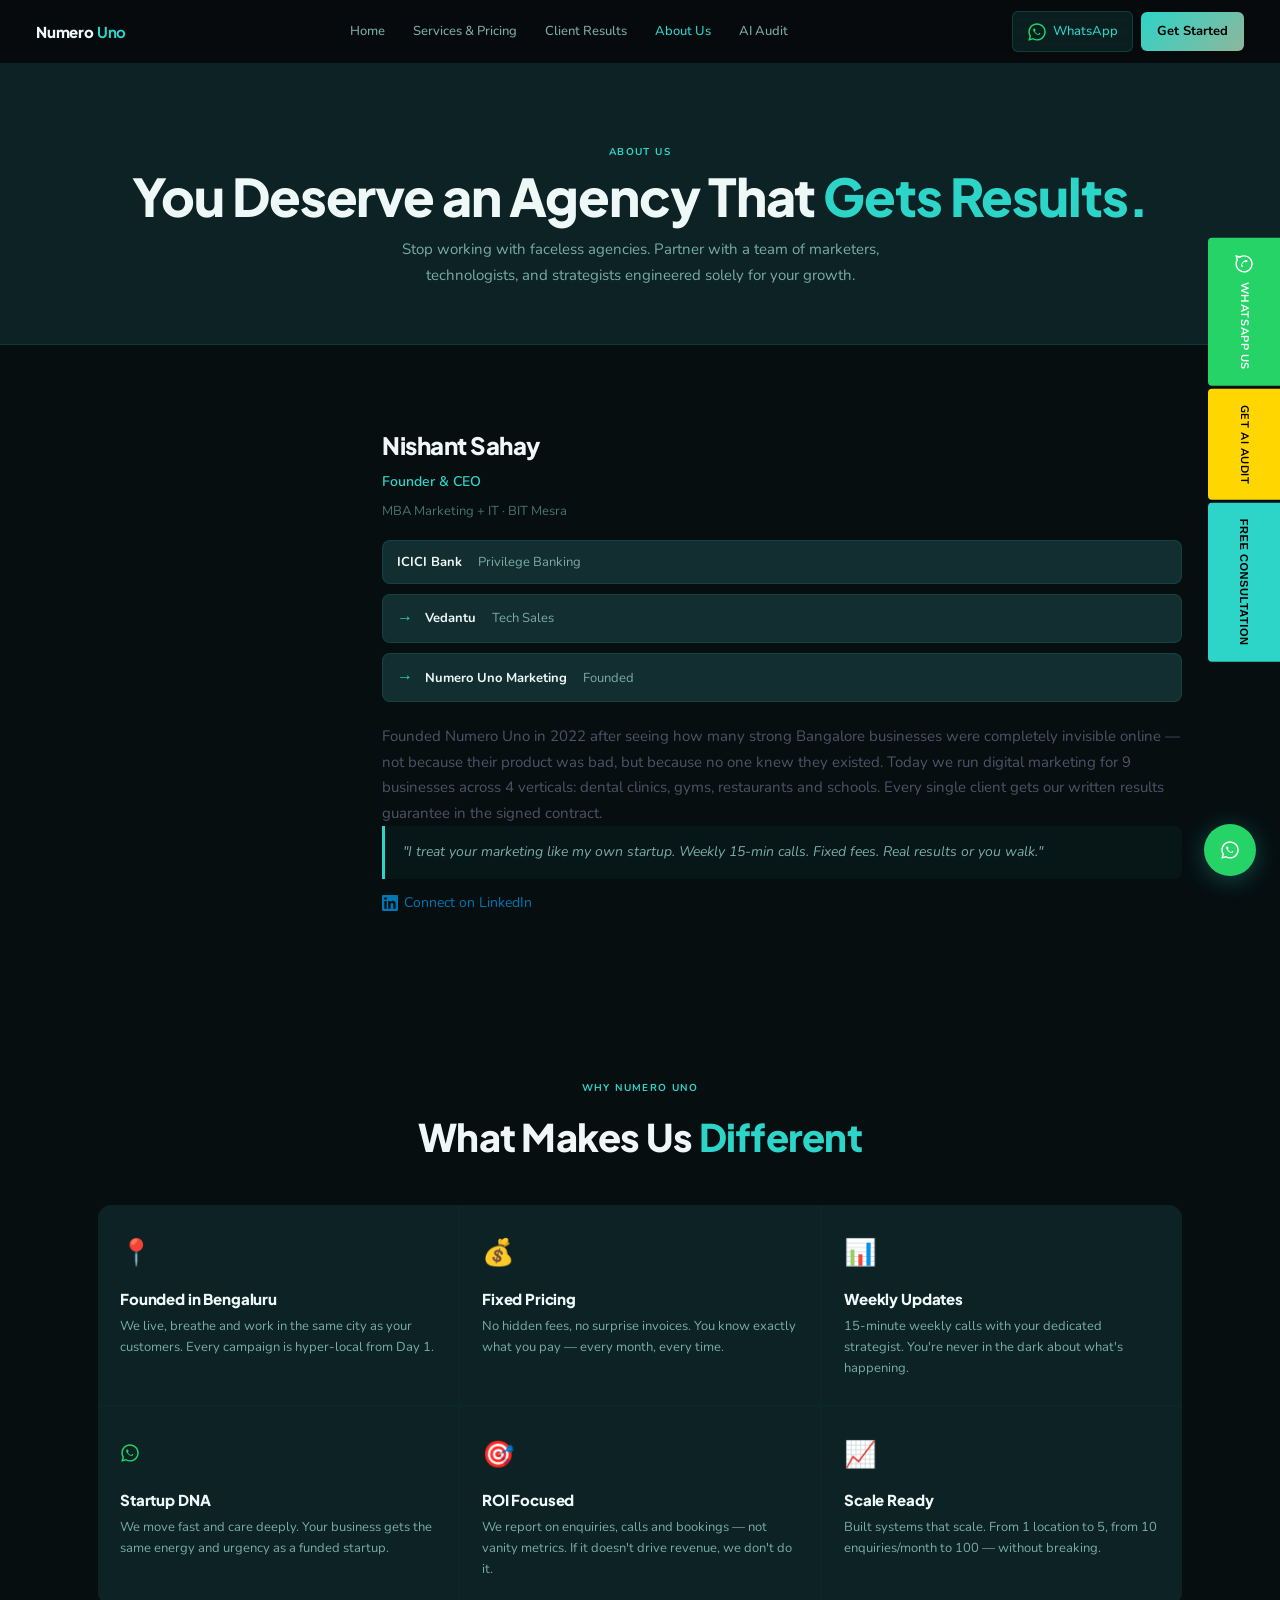
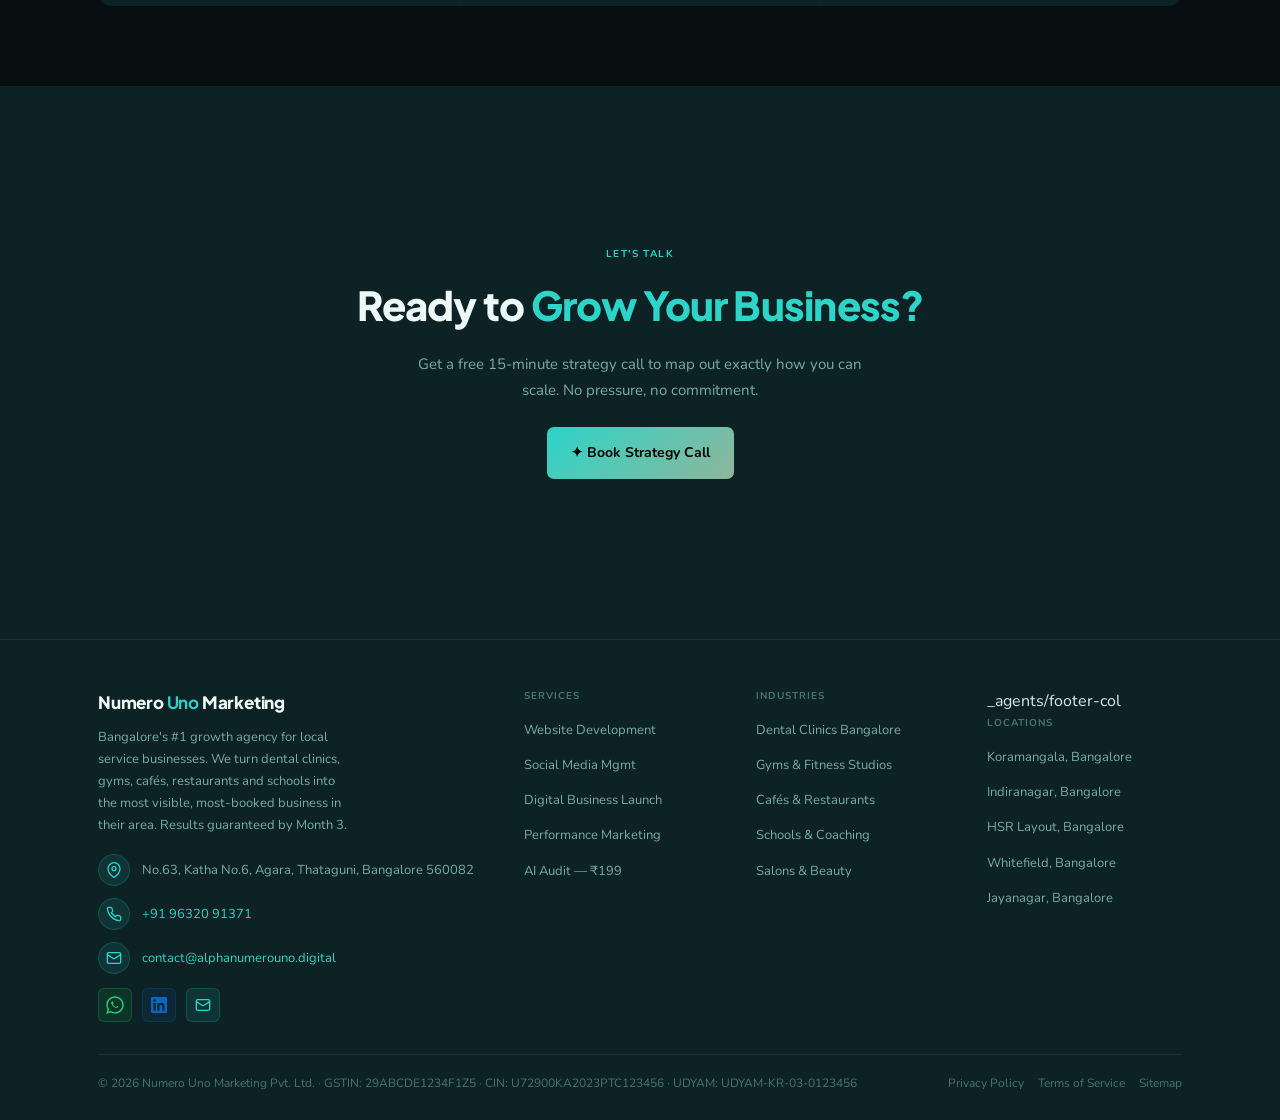
==== commit c323b546: "Rename free-audit to ai-audit to match paid service offering" ====
--- a/about.html
+++ b/about.html
@@ -156,16 +156,16 @@
   
 
   <!-- SEO & Social Tags -->
+<script type="application/ld+json">{"@context":"https://schema.org","@type":"Person","name":"Nishant Sahay","jobTitle":"Founder & CEO","worksFor":{"@type":"Organization","name":"Numero Uno Marketing","url":"https://alphanumerouno.in"},"alumniOf":"BIT Mesra","url":"https://alphanumerouno.in/about","sameAs":["https://www.linkedin.com/in/nishant-sahay"]}</script>
                 </head>
 <body>
 <nav>
   <a href="index.html" class="logo">Numero <b>Uno</b></a>
-  <div class="nm"><a href="index.html">Home</a><a href="services.html">Services & Pricing</a><a href="clients.html">Client Results</a><a href="about.html" class="on">About Us</a><a href="free-audit.html">AI Audit</a></div>
+  <div class="nm"><a href="index.html">Home</a><a href="services.html">Services & Pricing</a><a href="clients.html">Client Results</a><a href="about.html" class="on">About Us</a><a href="ai-audit.html">AI Audit</a></div>
   <div class="nr"><a href="https://wa.me/919632091371" class="nwa" target="_blank"><svg width="20" height="20" viewBox="0 0 448 512" fill="#25D366"><path d="M380.9 97.1C339 55.1 283.2 32 223.9 32c-122.4 0-222 99.6-222 222 0 39.1 10.2 77.3 29.6 111L0 480l117.7-30.9c32.4 17.7 68.9 27 106.1 27h.1c122.3 0 224.1-99.6 224.1-222 0-59.3-25.2-115-67.1-157zm-157 341.6c-33.2 0-65.7-8.9-94-25.7l-6.7-4-69.8 18.3L72 359.2l-4.4-7c-18.5-29.4-28.2-63.3-28.2-98.2 0-101.7 82.8-184.5 184.6-184.5 49.3 0 95.6 19.2 130.4 54.1 34.8 34.9 56.2 81.2 56.1 130.5 0 101.8-84.9 184.6-186.6 184.6zm101.2-138.2c-5.5-2.8-32.8-16.2-37.9-18-5.1-1.9-8.8-2.8-12.5 2.8-3.7 5.6-14.3 18-17.6 21.8-3.2 3.7-6.5 4.2-12 1.4-5.5-2.8-23.2-8.5-44.2-27.1-16.4-14.6-27.4-32.7-30.6-38.1-3.2-5.4-.3-8.3 2.4-11.1 2.4-2.5 5.5-6.5 8.3-9.7 2.8-3.3 3.7-5.5 5.5-9.3.1-3.7-.8-6.9-1.9-9.7-1.1-2.8-9.8-23.6-13.4-32.4-3.5-8.6-7.1-7.4-9.8-7.5-2.5-.1-5.4-.1-8.3-.1s-7.5 1.1-11.5 5.5c-4 4.4-15.4 15.1-15.4 36.8s15.8 42.8 18 45.7c2.2 2.8 31.1 47.4 75.3 66.5 10.5 4.5 18.8 7.3 25.2 9.3 10.6 3.4 20.2 2.9 27.8 1.7 8.5-1.3 26.2-10.7 30-21.1 3.7-10.3 3.7-19.2 2.5-21.1-1.1-1.9-4.2-2.8-9.7-5.5z"/></svg>WhatsApp</a><a href="contact.html" class="nau">Get Started</a></div>
   <button class="ham" onclick="document.getElementById('mm').classList.toggle('on')"><span></span><span></span><span></span></button>
 </nav>
-<div class="mm" id="mm"><a href="index.html">Home</a><a href="services.html">Services & Pricing</a><a href="clients.html">Client Results</a><a href="about.html">About Us</a><a href="free-audit.html">AI Audit</a><a href="contact.html">Get Started</a><a href="https://wa.me/919632091371" style="color:#2DD4C8;font-weight:600"><svg width="20" height="20" viewBox="0 0 448 512" fill="#25D366"><path d="M380.9 97.1C339 55.1 283.2 32 223.9 32c-122.4 0-222 99.6-222 222 0 39.1 10.2 77.3 29.6 111L0 480l117.7-30.9c32.4 17.7 68.9 27 106.1 27h.1c122.3 0 224.1-99.6 224.1-222 0-59.3-25.2-115-67.1-157zm-157 341.6c-33.2 0-65.7-8.9-94-25.7l-6.7-4-69.8 18.3L72 359.2l-4.4-7c-18.5-29.4-28.2-63.3-28.2-98.2 0-101.7 82.8-184.5 184.6-184.5 49.3 0 95.6 19.2 130.4 54.1 34.8 34.9 56.2 81.2 56.1 130.5 0 101.8-84.9 184.6-186.6 184.6zm101.2-138.2c-5.5-2.8-32.8-16.2-37.9-18-5.1-1.9-8.8-2.8-12.5 2.8-3.7 5.6-14.3 18-17.6 21.8-3.2 3.7-6.5 4.2-12 1.4-5.5-2.8-23.2-8.5-44.2-27.1-16.4-14.6-27.4-32.7-30.6-38.1-3.2-5.4-.3-8.3 2.4-11.1 2.4-2.5 5.5-6.5 8.3-9.7 2.8-3.3 3.7-5.5 5.5-9.3.1-3.7-.8-6.9-1.9-9.7-1.1-2.8-9.8-23.6-13.4-32.4-3.5-8.6-7.1-7.4-9.8-7.5-2.5-.1-5.4-.1-8.3-.1s-7.5 1.1-11.5 5.5c-4 4.4-15.4 15.1-15.4 36.8s15.8 42.8 18 45.7c2.2 2.8 31.1 47.4 75.3 66.5 10.5 4.5 18.8 7.3 25.2 9.3 10.6 3.4 20.2 2.9 27.8 1.7 8.5-1.3 26.2-10.7 30-21.1 3.7-10.3 3.7-19.2 2.5-21.1-1.1-1.9-4.2-2.8-9.7-5.5z"/></svg>WhatsApp Us</a></div>
-<a href="https://wa.me/919632091371" class="waf" target="_blank"><svg width="20" height="20" viewBox="0 0 448 512" fill="#25D366"><path d="M380.9 97.1C339 55.1 283.2 32 223.9 32c-122.4 0-222 99.6-222 222 0 39.1 10.2 77.3 29.6 111L0 480l117.7-30.9c32.4 17.7 68.9 27 106.1 27h.1c122.3 0 224.1-99.6 224.1-222 0-59.3-25.2-115-67.1-157zm-157 341.6c-33.2 0-65.7-8.9-94-25.7l-6.7-4-69.8 18.3L72 359.2l-4.4-7c-18.5-29.4-28.2-63.3-28.2-98.2 0-101.7 82.8-184.5 184.6-184.5 49.3 0 95.6 19.2 130.4 54.1 34.8 34.9 56.2 81.2 56.1 130.5 0 101.8-84.9 184.6-186.6 184.6zm101.2-138.2c-5.5-2.8-32.8-16.2-37.9-18-5.1-1.9-8.8-2.8-12.5 2.8-3.7 5.6-14.3 18-17.6 21.8-3.2 3.7-6.5 4.2-12 1.4-5.5-2.8-23.2-8.5-44.2-27.1-16.4-14.6-27.4-32.7-30.6-38.1-3.2-5.4-.3-8.3 2.4-11.1 2.4-2.5 5.5-6.5 8.3-9.7 2.8-3.3 3.7-5.5 5.5-9.3.1-3.7-.8-6.9-1.9-9.7-1.1-2.8-9.8-23.6-13.4-32.4-3.5-8.6-7.1-7.4-9.8-7.5-2.5-.1-5.4-.1-8.3-.1s-7.5 1.1-11.5 5.5c-4 4.4-15.4 15.1-15.4 36.8s15.8 42.8 18 45.7c2.2 2.8 31.1 47.4 75.3 66.5 10.5 4.5 18.8 7.3 25.2 9.3 10.6 3.4 20.2 2.9 27.8 1.7 8.5-1.3 26.2-10.7 30-21.1 3.7-10.3 3.7-19.2 2.5-21.1-1.1-1.9-4.2-2.8-9.7-5.5z"/></svg></a>
+<div class="mm" id="mm"><a href="index.html">Home</a><a href="services.html">Services & Pricing</a><a href="clients.html">Client Results</a><a href="about.html">About Us</a><a href="ai-audit.html">AI Audit</a><a href="contact.html">Get Started</a><a href="https://wa.me/919632091371" style="color:#2DD4C8;font-weight:600"><svg width="20" height="20" viewBox="0 0 448 512" fill="#25D366"><path d="M380.9 97.1C339 55.1 283.2 32 223.9 32c-122.4 0-222 99.6-222 222 0 39.1 10.2 77.3 29.6 111L0 480l117.7-30.9c32.4 17.7 68.9 27 106.1 27h.1c122.3 0 224.1-99.6 224.1-222 0-59.3-25.2-115-67.1-157zm-157 341.6c-33.2 0-65.7-8.9-94-25.7l-6.7-4-69.8 18.3L72 359.2l-4.4-7c-18.5-29.4-28.2-63.3-28.2-98.2 0-101.7 82.8-184.5 184.6-184.5 49.3 0 95.6 19.2 130.4 54.1 34.8 34.9 56.2 81.2 56.1 130.5 0 101.8-84.9 184.6-186.6 184.6zm101.2-138.2c-5.5-2.8-32.8-16.2-37.9-18-5.1-1.9-8.8-2.8-12.5 2.8-3.7 5.6-14.3 18-17.6 21.8-3.2 3.7-6.5 4.2-12 1.4-5.5-2.8-23.2-8.5-44.2-27.1-16.4-14.6-27.4-32.7-30.6-38.1-3.2-5.4-.3-8.3 2.4-11.1 2.4-2.5 5.5-6.5 8.3-9.7 2.8-3.3 3.7-5.5 5.5-9.3.1-3.7-.8-6.9-1.9-9.7-1.1-2.8-9.8-23.6-13.4-32.4-3.5-8.6-7.1-7.4-9.8-7.5-2.5-.1-5.4-.1-8.3-.1s-7.5 1.1-11.5 5.5c-4 4.4-15.4 15.1-15.4 36.8s15.8 42.8 18 45.7c2.2 2.8 31.1 47.4 75.3 66.5 10.5 4.5 18.8 7.3 25.2 9.3 10.6 3.4 20.2 2.9 27.8 1.7 8.5-1.3 26.2-10.7 30-21.1 3.7-10.3 3.7-19.2 2.5-21.1-1.1-1.9-4.2-2.8-9.7-5.5z"/></svg>WhatsApp Us</a></div>
 
 <!-- HERO -->
 <div class="about-hero">
@@ -186,6 +186,7 @@
           alt='Nishant Sahay — Founder and CEO, Numero Uno Marketing Bangalore'
           width='96'
           height='96'
+          loading='lazy'
           style='border-radius: 50%; object-fit: cover; display: block; margin: 0 auto 16px;'
           onerror="this.style.display='none'"
         >
@@ -309,7 +310,7 @@
           <li><a href="services.html#social">Social Media Mgmt</a></li>
           <li><a href="services.html#launch">Digital Business Launch</a></li>
           <li><a href="services.html#ads">Performance Marketing</a></li>
-          <li><a href="free-audit.html">AI Audit — ₹199</a></li>
+          <li><a href="ai-audit.html">AI Audit — ₹199</a></li>
         </ul>
       </div>
       <div class="footer-col">
@@ -364,7 +365,7 @@
 <!-- ===== FIXED SIDE LEAD TABS (desktop) ===== -->
 <div class="side-tabs">
   <a href="https://wa.me/919632091371?text=Hi+Numero+Uno%2C+I+want+to+grow+my+business+online" class="side-tab side-tab-wa" target="_blank"><svg width="20" height="20" viewBox="0 0 448 512" fill="#FFFFFF"><path d="M380.9 97.1C339 55.1 283.2 32 223.9 32c-122.4 0-222 99.6-222 222 0 39.1 10.2 77.3 29.6 111L0 480l117.7-30.9c32.4 17.7 68.9 27 106.1 27h.1c122.3 0 224.1-99.6 224.1-222 0-59.3-25.2-115-67.1-157zm-157 341.6c-33.2 0-65.7-8.9-94-25.7l-6.7-4-69.8 18.3L72 359.2l-4.4-7c-18.5-29.4-28.2-63.3-28.2-98.2 0-101.7 82.8-184.5 184.6-184.5 49.3 0 95.6 19.2 130.4 54.1 34.8 34.9 56.2 81.2 56.1 130.5 0 101.8-84.9 184.6-186.6 184.6zm101.2-138.2c-5.5-2.8-32.8-16.2-37.9-18-5.1-1.9-8.8-2.8-12.5 2.8-3.7 5.6-14.3 18-17.6 21.8-3.2 3.7-6.5 4.2-12 1.4-5.5-2.8-23.2-8.5-44.2-27.1-16.4-14.6-27.4-32.7-30.6-38.1-3.2-5.4-.3-8.3 2.4-11.1 2.4-2.5 5.5-6.5 8.3-9.7 2.8-3.3 3.7-5.5 5.5-9.3.1-3.7-.8-6.9-1.9-9.7-1.1-2.8-9.8-23.6-13.4-32.4-3.5-8.6-7.1-7.4-9.8-7.5-2.5-.1-5.4-.1-8.3-.1s-7.5 1.1-11.5 5.5c-4 4.4-15.4 15.1-15.4 36.8s15.8 42.8 18 45.7c2.2 2.8 31.1 47.4 75.3 66.5 10.5 4.5 18.8 7.3 25.2 9.3 10.6 3.4 20.2 2.9 27.8 1.7 8.5-1.3 26.2-10.7 30-21.1 3.7-10.3 3.7-19.2 2.5-21.1-1.1-1.9-4.2-2.8-9.7-5.5z"/></svg>WhatsApp Us</a>
-  <a href="free-audit.html" class="side-tab side-tab-audit">Get AI Audit</a>
+  <a href="ai-audit.html" class="side-tab side-tab-audit">Get AI Audit</a>
   <button class="side-tab side-tab-consult" onclick="document.getElementById('popup-overlay').classList.add('open')">Free Consultation</button>
 </div>
 
@@ -376,7 +377,7 @@
   <div class="smb-text"><strong>Get more customers now</strong>Free consultation · Live in 7 days</div>
   <div class="smb-btns">
     <a href="https://wa.me/919632091371" class="smb-wa" target="_blank"><svg width="20" height="20" viewBox="0 0 448 512" fill="#FFFFFF"><path d="M380.9 97.1C339 55.1 283.2 32 223.9 32c-122.4 0-222 99.6-222 222 0 39.1 10.2 77.3 29.6 111L0 480l117.7-30.9c32.4 17.7 68.9 27 106.1 27h.1c122.3 0 224.1-99.6 224.1-222 0-59.3-25.2-115-67.1-157zm-157 341.6c-33.2 0-65.7-8.9-94-25.7l-6.7-4-69.8 18.3L72 359.2l-4.4-7c-18.5-29.4-28.2-63.3-28.2-98.2 0-101.7 82.8-184.5 184.6-184.5 49.3 0 95.6 19.2 130.4 54.1 34.8 34.9 56.2 81.2 56.1 130.5 0 101.8-84.9 184.6-186.6 184.6zm101.2-138.2c-5.5-2.8-32.8-16.2-37.9-18-5.1-1.9-8.8-2.8-12.5 2.8-3.7 5.6-14.3 18-17.6 21.8-3.2 3.7-6.5 4.2-12 1.4-5.5-2.8-23.2-8.5-44.2-27.1-16.4-14.6-27.4-32.7-30.6-38.1-3.2-5.4-.3-8.3 2.4-11.1 2.4-2.5 5.5-6.5 8.3-9.7 2.8-3.3 3.7-5.5 5.5-9.3.1-3.7-.8-6.9-1.9-9.7-1.1-2.8-9.8-23.6-13.4-32.4-3.5-8.6-7.1-7.4-9.8-7.5-2.5-.1-5.4-.1-8.3-.1s-7.5 1.1-11.5 5.5c-4 4.4-15.4 15.1-15.4 36.8s15.8 42.8 18 45.7c2.2 2.8 31.1 47.4 75.3 66.5 10.5 4.5 18.8 7.3 25.2 9.3 10.6 3.4 20.2 2.9 27.8 1.7 8.5-1.3 26.2-10.7 30-21.1 3.7-10.3 3.7-19.2 2.5-21.1-1.1-1.9-4.2-2.8-9.7-5.5z"/></svg></a>
-    <a href="free-audit.html" class="smb-audit">Audit ₹199</a>
+    <a href="ai-audit.html" class="smb-audit">Audit ₹199</a>
   </div>
 </div>
 
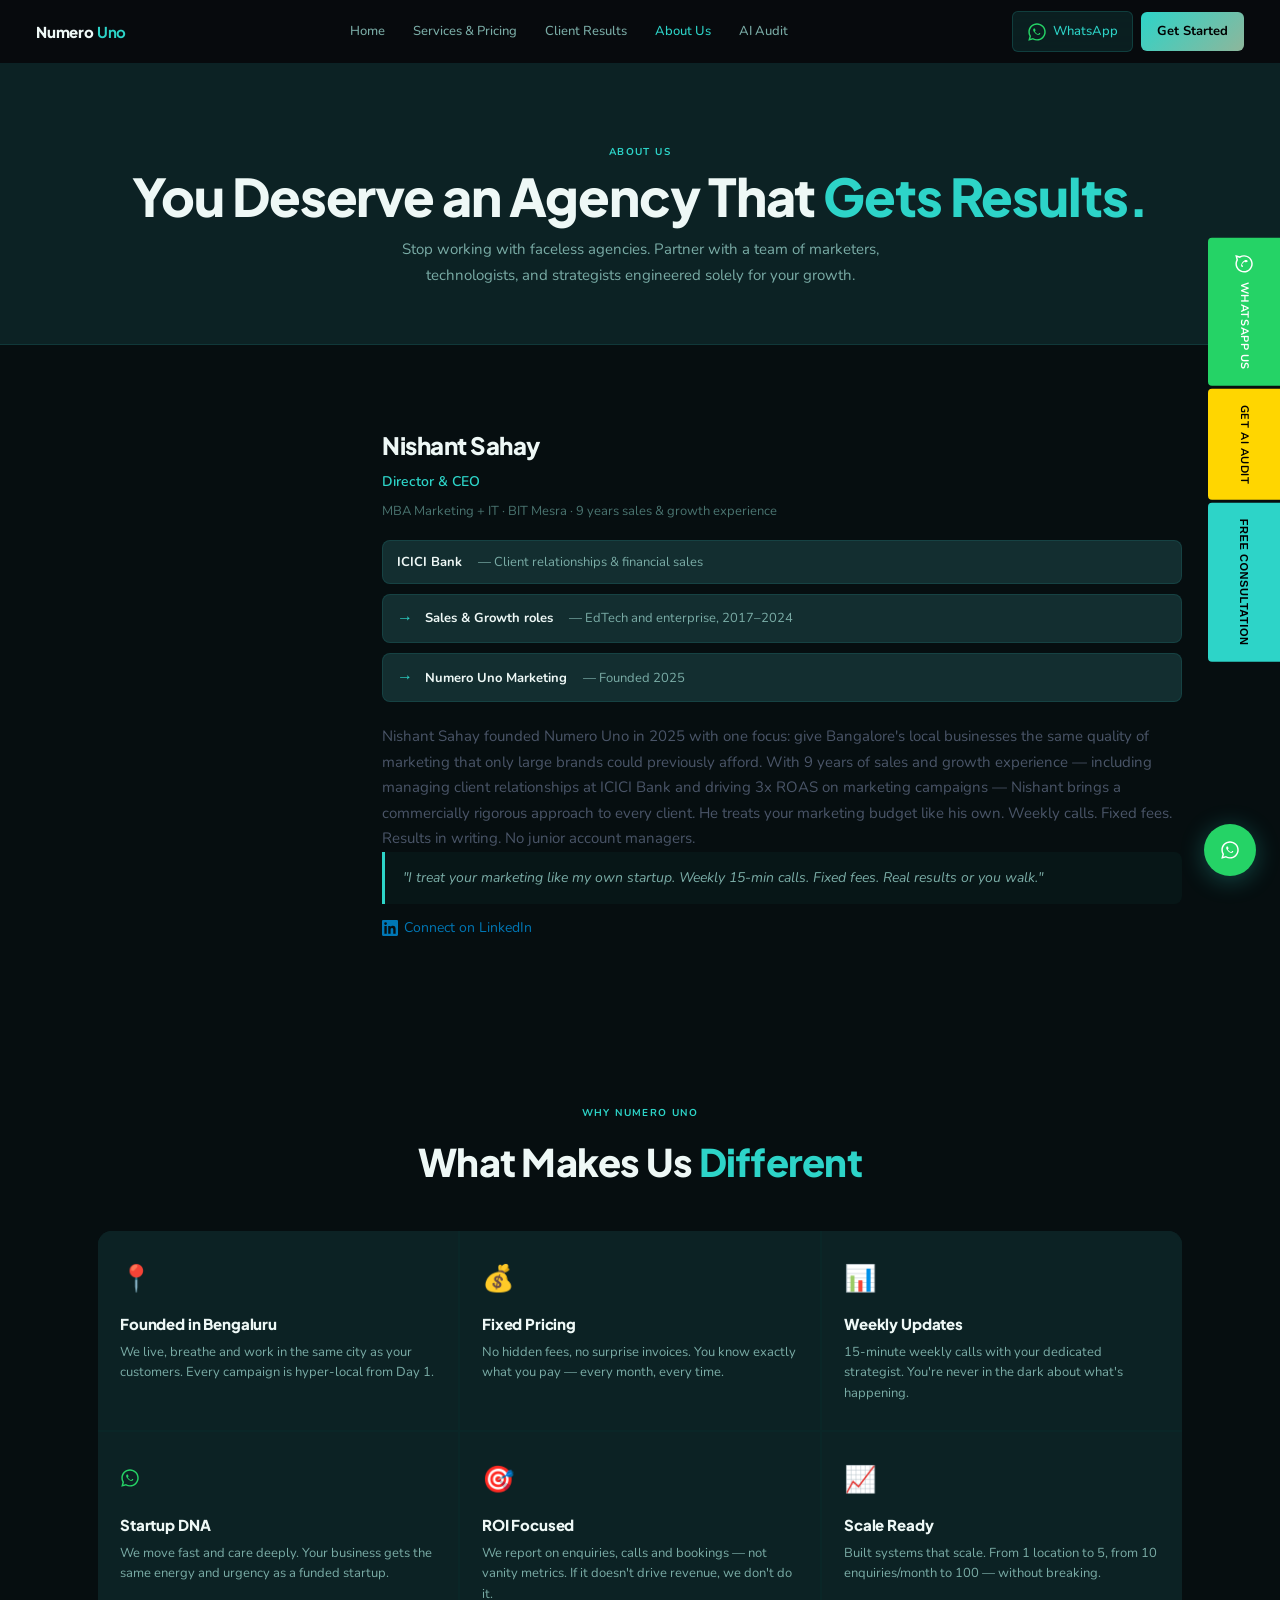
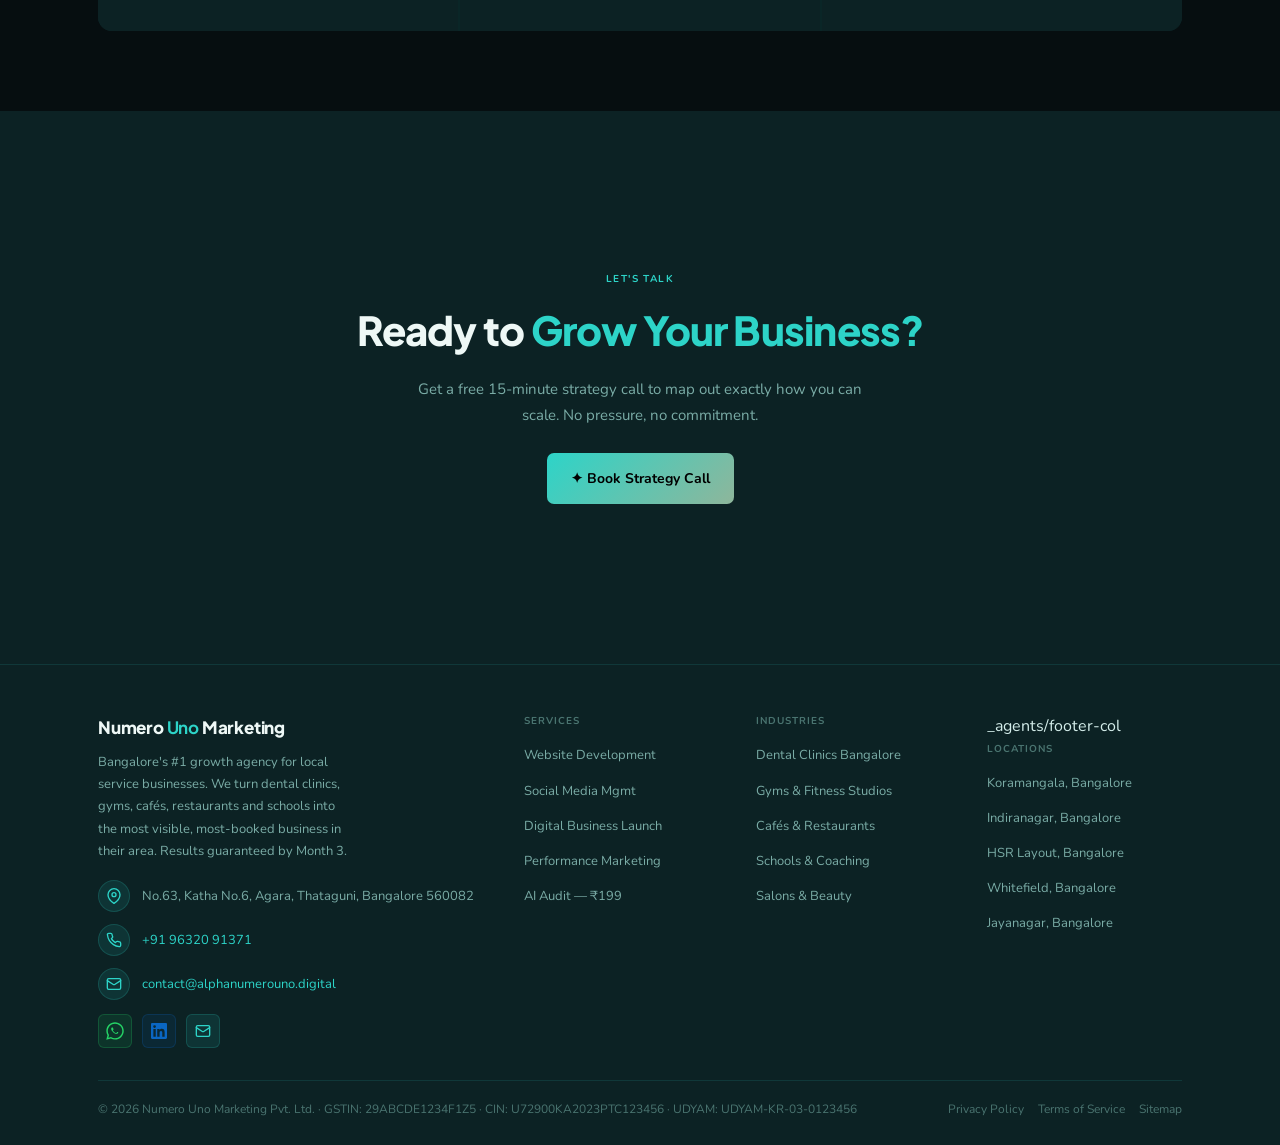
==== commit b88e8722: "Update founder bio, credentials, and timeline; synchronize founding year to 2025" ====
--- a/about.html
+++ b/about.html
@@ -3,7 +3,7 @@
 <head>
 <meta charset="UTF-8">
 <link rel="canonical" href="https://alphanumerouno.in/about">
-<meta name="description" content="Numero Uno Marketing founded by Nishant Sahay (MBA, BIT Mesra) in 2022. Digital agency for Bangalore SMEs. 9 active clients across 4 verticals. Written results guarantee.">
+<meta name="description" content="Numero Uno Marketing founded by Nishant Sahay (MBA, BIT Mesra) in 2025. Digital agency for Bangalore SMEs. 9 active clients across 4 verticals. Written results guarantee.">
 <meta property="og:type" content="website">
 <meta property="og:image" content="https://alphanumerouno.in/assets/og-cover.jpg">
 <meta property="og:image:width" content="1200">
@@ -13,10 +13,10 @@
 <meta name="twitter:image" content="https://alphanumerouno.in/assets/og-cover.jpg">
 <meta name="twitter:site" content="@numerounoIN">
 <meta property="og:title" content="About Nishant Sahay | Numero Uno Marketing Bangalore">
-<meta property="og:description" content="Founded by Nishant Sahay (MBA, BIT Mesra). Bangalore's niche digital agency for dental clinics, gyms, cafés and schools. 9 clients. Written results guarantee.">
+<meta property="og:description" content="Founded by Nishant Sahay (MBA, BIT Mesra) in 2025. Bangalore's niche digital agency for dental clinics, gyms, cafés and schools. 9 clients. Written results guarantee.">
 <meta property="og:url" content="https://alphanumerouno.in/about">
 <meta name="twitter:title" content="About Nishant Sahay | Numero Uno Marketing Bangalore">
-<meta name="twitter:description" content="Founded by Nishant Sahay (MBA, BIT Mesra). Bangalore's niche digital agency for dental clinics, gyms, cafés and schools. 9 clients. Written results guarantee.">
+<meta name="twitter:description" content="Founded by Nishant Sahay (MBA, BIT Mesra) in 2025. Bangalore's niche digital agency for dental clinics, gyms, cafés and schools. 9 clients. Written results guarantee.">
 <meta name="viewport" content="width=device-width,initial-scale=1.0">
 <title>About Numero Uno Marketing | Nishant Sahay | Digital Marketing Agency Bangalore</title>
 
@@ -156,7 +156,7 @@
   
 
   <!-- SEO & Social Tags -->
-<script type="application/ld+json">{"@context":"https://schema.org","@type":"Person","name":"Nishant Sahay","jobTitle":"Founder & CEO","worksFor":{"@type":"Organization","name":"Numero Uno Marketing","url":"https://alphanumerouno.in"},"alumniOf":"BIT Mesra","url":"https://alphanumerouno.in/about","sameAs":["https://www.linkedin.com/in/nishant-sahay"]}</script>
+<script type="application/ld+json">{"@context":"https://schema.org","@type":"Person","name":"Nishant Sahay","jobTitle":"Director & CEO","worksFor":{"@type":"Organization","name":"Numero Uno Marketing","url":"https://alphanumerouno.in"},"alumniOf":"BIT Mesra","url":"https://alphanumerouno.in/about","sameAs":["https://www.linkedin.com/in/nishant-sahay"]}</script>
                 </head>
 <body>
 <nav>
@@ -183,7 +183,7 @@
       <div>
         <img
           src='/assets/founder.jpg'
-          alt='Nishant Sahay — Founder and CEO, Numero Uno Marketing Bangalore'
+          alt='Nishant Sahay — Director and CEO, Numero Uno Marketing Bangalore'
           width='96'
           height='96'
           loading='lazy'
@@ -193,15 +193,17 @@
       </div>
       <div class="founder-info">
         <h3>Nishant Sahay</h3>
-        <div class="title">Founder & CEO</div>
-        <div class="edu">MBA Marketing + IT · BIT Mesra</div>
+        <div class="title">Director & CEO</div>
+        <div class="edu">MBA Marketing + IT · BIT Mesra · 9 years sales & growth experience</div>
         <div class="timeline">
-          <div class="tl-item"><strong>ICICI Bank</strong> Privilege Banking</div>
-          <div class="tl-item"><span class="tl-arrow">→</span><strong>Vedantu</strong> Tech Sales</div>
-          <div class="tl-item"><span class="tl-arrow">→</span><strong>Numero Uno Marketing</strong> Founded</div>
+          <div class="tl-item"><strong>ICICI Bank</strong> — Client relationships & financial sales</div>
+          <div class="tl-item"><span class="tl-arrow">→</span><strong>Sales & Growth roles</strong> — EdTech and enterprise, 2017–2024</div>
+          <div class="tl-item"><span class="tl-arrow">→</span><strong>Numero Uno Marketing</strong> — Founded 2025</div>
         </div>
         <p style='font-size: 15px; color: #4a5568; line-height: 1.7; margin-top: 16px;'>
-          Founded Numero Uno in 2022 after seeing how many strong Bangalore businesses were completely invisible online — not because their product was bad, but because no one knew they existed. Today we run digital marketing for 9 businesses across 4 verticals: dental clinics, gyms, restaurants and schools. Every single client gets our written results guarantee in the signed contract.
+          Nishant Sahay founded Numero Uno in 2025 with one focus: give Bangalore's local businesses the same quality of marketing that only large brands could previously afford.
+          With 9 years of sales and growth experience — including managing client relationships at ICICI Bank and driving 3x ROAS on marketing campaigns — Nishant brings a commercially rigorous approach to every client. He treats your marketing budget like his own.
+          Weekly calls. Fixed fees. Results in writing. No junior account managers.
         </p>
         <div class="quote-block">
           "I treat your marketing like my own startup. Weekly 15-min calls. Fixed fees. Real results or you walk."
